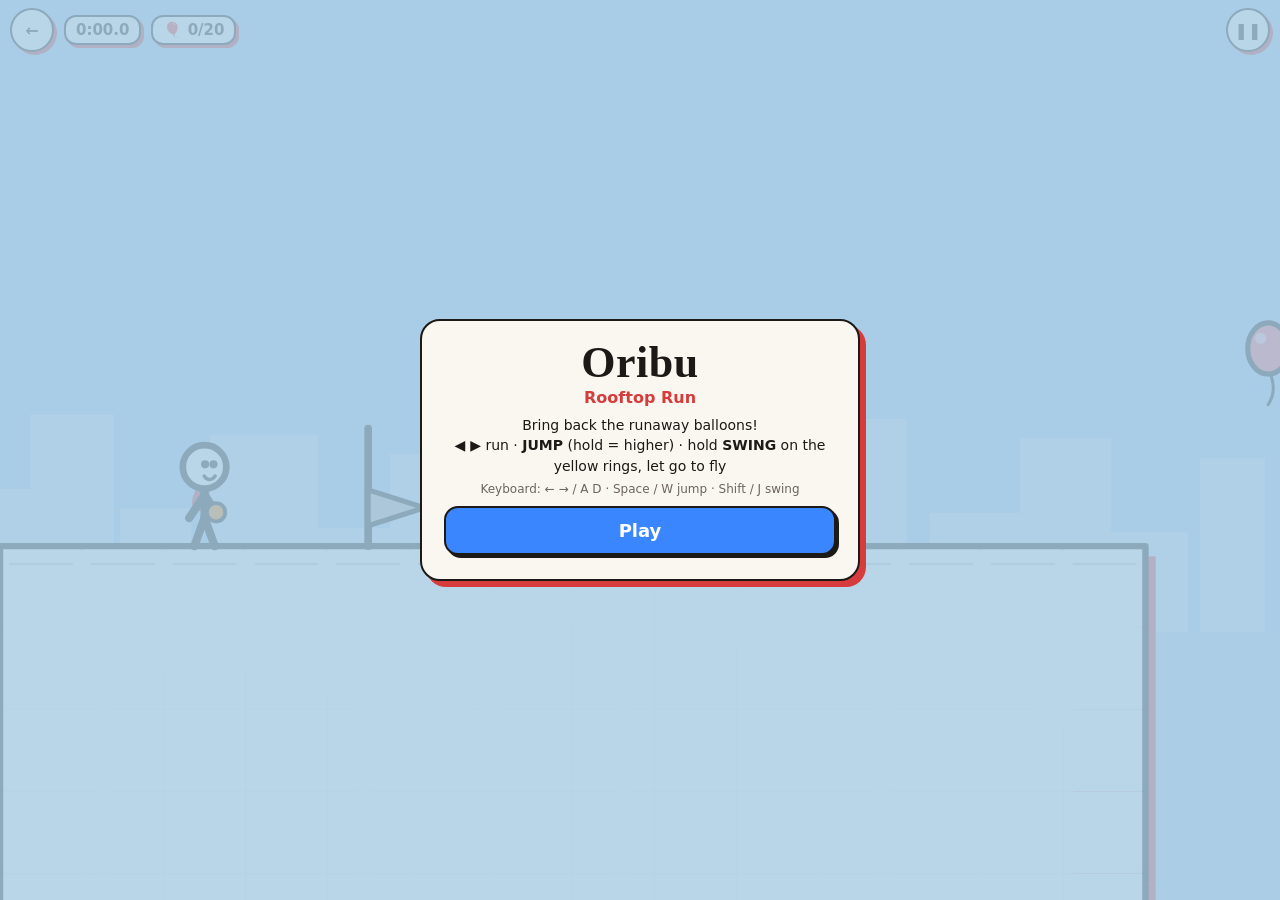
==== index.html @ 204615fa "v3: pigeon bump = knock-back + star burst (0.5s grace, no blink); release assist steers to landing r" ====
<!doctype html><html lang="en"><head><meta charset="utf-8">
<meta name="viewport" content="width=device-width, initial-scale=1, viewport-fit=cover, user-scalable=no">
<title>Oribu — Tablero</title><meta name="theme-color" content="#a9cde6">
<meta name="apple-mobile-web-app-capable" content="yes">
<link rel="icon" href="data:,">
<style>:root{--ink:#1c1916;--paper:#faf7f1;--red:#d63c3c;--pow:#ffb703;--blue:#3a86ff;--sans:-apple-system,BlinkMacSystemFont,"SF Pro Text","Segoe UI",system-ui,sans-serif;--display:"Iowan Old Style","Palatino Linotype",Palatino,Georgia,serif}
*{box-sizing:border-box;-webkit-tap-highlight-color:transparent}
html,body{margin:0;height:100%;overflow:hidden;background:#a9cde6;font-family:var(--sans);color:var(--ink);overscroll-behavior:none}
[hidden]{display:none!important}
#game{position:fixed;inset:0;touch-action:none;user-select:none;-webkit-user-select:none;-webkit-touch-callout:none}
#cv{position:absolute;inset:0;width:100%;height:100%;display:block}
#hud{position:absolute;top:max(8px,env(safe-area-inset-top));left:max(10px,env(safe-area-inset-left));right:max(10px,env(safe-area-inset-right));display:flex;gap:10px;align-items:center;pointer-events:none}
#hud span{background:var(--paper);border:2px solid var(--ink);box-shadow:3px 3px 0 var(--red);border-radius:12px;padding:4px 10px;font:700 15px var(--sans);font-variant-numeric:tabular-nums}
#hud #bal{margin-right:auto}
.hb{pointer-events:auto;width:44px;height:44px;border-radius:50%;border:2px solid var(--ink);background:var(--paper);box-shadow:3px 3px 0 var(--red);display:grid;place-items:center;font:700 16px var(--sans);color:var(--ink);text-decoration:none;cursor:pointer;padding:0}
#pad{position:absolute;left:0;right:0;bottom:0;display:none;justify-content:space-between;align-items:flex-end;padding:0 max(14px,env(safe-area-inset-right)) max(12px,env(safe-area-inset-bottom)) max(14px,env(safe-area-inset-left));pointer-events:none}
.touch #pad{display:flex}
#pad .mv,#pad .ac{display:flex;gap:12px;pointer-events:auto}
#pad .ac{align-items:flex-end}
#pad button{width:72px;height:72px;min-width:56px;min-height:56px;border-radius:50%;border:2px solid var(--ink);box-shadow:3px 3px 0 var(--ink);background:var(--paper);font:800 24px var(--sans);color:var(--ink);touch-action:none;opacity:.92;padding:0}
#pad .jp{background:var(--blue);color:#fff;font-size:15px;width:84px;height:84px}
#pad .sw{background:var(--pow);font-size:14px;width:80px;height:80px;margin-bottom:38px}
#pad button.on{transform:translate(2px,2px);box-shadow:1px 1px 0 var(--ink);filter:brightness(.92)}
.ov{position:absolute;inset:0;display:grid;place-items:center;background:#a9cde6cc;padding:max(12px,env(safe-area-inset-top)) max(12px,env(safe-area-inset-right)) max(12px,env(safe-area-inset-bottom)) max(12px,env(safe-area-inset-left));overflow:auto}
.box{background:var(--paper);border:2.5px solid var(--ink);box-shadow:6px 6px 0 var(--red);border-radius:20px;padding:16px 22px;max-width:440px;width:100%;text-align:center}
.box h1{font:700 44px var(--display);margin:0;letter-spacing:.5px}.box h2{font:700 28px var(--display);margin:4px 0 8px}
.sub{margin:0 0 8px;color:var(--red);font-weight:700}.hint{font-size:14px;line-height:1.45;margin:6px 0}.keys{font-size:12px;color:#6b645c;margin:4px 0 10px}
.big{font:800 34px var(--sans);margin:4px 0}.best{font-size:13px;color:#6b645c;margin:8px 0 0}
.btn{display:block;width:100%;margin:8px 0 0;padding:12px;border-radius:14px;border:2px solid var(--ink);background:var(--blue);color:#fff;font:800 18px var(--sans);box-shadow:3px 3px 0 var(--ink);text-decoration:none;cursor:pointer}
.btn.ghost{background:var(--paper);color:var(--ink)}
#rotate{position:absolute;inset:auto 0 40% 0;text-align:center;font:700 18px var(--sans);pointer-events:none}
@media (max-height:420px){.box{padding:10px 18px}.box h1{font-size:32px}.hint{font-size:13px;margin:4px 0}.btn{padding:9px;font-size:16px}}
</style></head><body>
<div id="game">
  <canvas id="cv" aria-label="Oribu game"></canvas>
  <div id="hud"><a class="hb" href="https://puzzles-josef.vercel.app/" aria-label="Back to Tablero">←</a><span id="time">0:00.0</span><span id="bal">🎈 0/20</span><button class="hb" id="pauseBtn" aria-label="Pause">❚❚</button></div>
  <div id="pad">
    <div class="mv"><button data-k="l" aria-label="Left">◀</button><button data-k="r" aria-label="Right">▶</button></div>
    <div class="ac"><button data-k="swing" class="sw" aria-label="Swing">SWING</button><button data-k="jump" class="jp" aria-label="Jump">JUMP</button></div>
  </div>
  <div id="rotate" hidden>Turn your phone sideways ↻</div>
  <div id="title" class="ov"><div class="box">
    <h1>Oribu</h1><p class="sub">Rooftop Run</p>
    <p class="hint">Bring back the runaway balloons!<br><b>◀ ▶</b> run · <b>JUMP</b> (hold = higher) · hold <b>SWING</b> on the yellow rings, let go to fly</p>
    <p class="keys">Keyboard: ← → / A D · Space / W jump · Shift / J swing</p>
    <button class="btn" id="play">Play</button><button class="btn ghost" id="cont" hidden>Continue from flag</button>
    <p class="best" id="best"></p></div></div>
  <div id="pause" class="ov" hidden><div class="box"><h2>Paused</h2><button class="btn" id="resume">Keep going</button><button class="btn ghost" id="restart">Start over</button><a class="btn ghost" href="https://puzzles-josef.vercel.app/">Back to Tablero</a></div></div>
  <div id="end" class="ov" hidden><div class="box"><h2>You did it! 🎉</h2><p class="big" id="endTime"></p><p id="endBal"></p><p class="best" id="endBest"></p><button class="btn" id="again">Play again</button><a class="btn ghost" href="https://puzzles-josef.vercel.app/">Back to Tablero</a></div></div>
</div>
<script type="module">
// ---- tuning.js
// Oribu — ALL feel numbers live here. Units: tiles (32 px) and seconds. Sim runs at a fixed 60 steps/s.
const TILE = 32;
const HZ = 60;
const T = {
  // run
  runTop: 6,            // tiles/s
  runAccelTime: 0.15,   // s from 0 to top
  runDecelTime: 0.08,   // s from top to 0 (stops within ~0.25 tile)
  airDecelTime: 0.35,   // s, when no input in the air (keeps wall-kicks and swing launches flowing)
  overspeedDrag: 6,     // tiles/s² bleed when faster than runTop (after a swing launch)
  // jump
  jumpHold: 4.5,        // tiles, holding jump
  jumpTap: 2,           // tiles, a quick tap
  gravity: 75,          // tiles/s² base
  fallMult: 1.6,        // gravity multiplier while falling
  maxFall: 28,          // tiles/s
  coyote: 0.15,         // s grace after leaving a ledge
  buffer: 0.12,         // s a jump press is remembered before landing
  // swing
  swingRange: 6,        // tiles: grabs nearest glowing anchor ahead/above
  ropeMax: 5,           // tiles: rope length at grab is capped here
  releaseBoost: 1.3,
  assistTime: 0.3,      // s after a swing release: horizontal steer toward the landing roof (gravity stays normal)
  assistMinRun: 10,
  assistLift: 10,        // tiles/s: a release always leaves with at least this much upward speed      // tiles/s forward speed floor during the assist
  swingMaxSpeed: 12,    // tiles/s
  swingPump: 10,        // tiles/s² sideways push from ◀ ▶ while swinging
  regrabDelay: 0.15,    // s after a release before the rope can grab again
  // wall
  wallSlideMax: 2,      // tiles/s
  wallJumpOut: 3,       // tiles
  wallJumpUp: 3.5,      // tiles
  wallLock: 0.15,       // s steering back toward the wall is ignored after a kick
  // bop + bounce
  bop: 3, bopHeld: 4.5, // tiles
  awning: 12,           // tiles, bounce awning height
  // pigeon side bump (no respawn)
  hitHopX: 4, hitHopUp: 1, // tiles/s back, tiles high
  invuln: 0.5,          // s grace after a bump: pigeons can't re-touch you (Oribu stays visible)
  // respawn
  respawnTime: 0.8,     // s
  pigeonSpeed: 1.2,     // tiles/s
  pigeonRespawn: 3,     // s
  // body (px)
  w: 20, h: 40,
};
// Derived values in px and px/s (computed, don't edit)
function derive(t = T) {
  const g = t.gravity * TILE;
  const v = h => Math.sqrt(2 * g * h * TILE) + g / (2 * HZ); // + half-step so discrete 60 Hz integration reaches the full height
  const top = t.runTop * TILE;
  return {
    g, fallG: g * t.fallMult, maxFall: t.maxFall * TILE, top,
    accel: top / t.runAccelTime, decel: top / t.runDecelTime, airDecel: top / t.airDecelTime, overDrag: t.overspeedDrag * TILE,
    jumpV: v(t.jumpHold), cutMult: t.jumpHold / t.jumpTap, // releasing early multiplies rising gravity so a tap tops out at jumpTap
    range: t.swingRange * TILE, ropeMax: t.ropeMax * TILE, swingMax: t.swingMaxSpeed * TILE, pump: t.swingPump * TILE,
    wallSlide: t.wallSlideMax * TILE, wallUp: v(t.wallJumpUp),
    // horizontal speed so the kick covers wallJumpOut tiles by the apex
    wallOut: t.wallJumpOut * TILE / (v(t.wallJumpUp) / g),
    bopV: v(t.bop), hitUp: v(t.hitHopUp), hitX: t.hitHopX * TILE, assistMin: t.assistMinRun * TILE, assistLift: t.assistLift * TILE, bopHeldV: v(t.bopHeld), awningV: v(t.awning),
    pigeon: t.pigeonSpeed * TILE,
  };
}

// ---- level.js
// Rooftop Run — tile map. 32px tiles. Legend:
// # roof  W clingable wall (mint stripe)  ^ bounce awning  o swing anchor  b balloon
// S start  C checkpoint flag  F finish flag  p pigeon
const LEVEL = { name: "Rooftop Run", rows: [
  "                                                                                                                                                                 #######",
  "                                                                                                                       W                                         #######",
  "                                                                                                                       W              o                          #######",
  "                                                                                                                       W                                         #######",
  "                                                                               o                                       W            b                            #######",
  "                                                                                            o    o    o                W b W#######                              #######",
  "                                                     W                                                                 W   W#######                              #######",
  "                                                     W                        b                                        W   W#######                       b F    #######",
  "                                                     W b      C   b                         b    b    b                W   W#######                    #################",
  "                                                     W   W##################                                               W#######                    #################",
  "                                                     W   W##################      #######                                  W#######                    #################",
  "                                                     W b W##################      #######                     C    b       W#######           b        #################",
  "                                                     W   W##################      #######                 #################W#######               p    #################",
  "                                                     W   W##################      #######                 #################W#######      ###############################",
  "                                                     W   W##################      #######                 #################W#######      ###############################",
  "                                                       b W##################      #######                 #################W#######      ###############################",
  "               b       b                                 W##################      #######                 #################W#######      ###############################",
  "         b                                  b            W##################   b  #######                 #################W#######      ###############################",
  "  S C                            b              C b      W##################      #######                 #################W#######      ###############################",
  "##############  ######   ######          ################W##################^^^^^^#######                 #################W#######      ###############################",
  "##############  ######   ######          ################W###############################                 #################W#######      ###############################",
  "##############  ######   ######          ################W###############################                 #################W#######      ###############################",
  "##############  ######   ######    ######################W###############################                 #################W#######      ###############################",
  "##############  ######   ######    ######################W###############################                 #################W#######      ###############################",
  "##############  ######   ######    ######################W###############################                 #################W#######      ###############################",
  "##############  ######   ######    ######################W###############################                 #################W#######      ###############################"
] };

// ---- physics.js
// Pure, deterministic sim (no DOM, clock or randomness). step(state, input) advances exactly 1/60 s.
const DT = 1 / HZ;
const SOLID = new Set(["#", "W"]);

function parseLevel(level) {
  const rows = level.rows, H = rows.length, W = Math.max(...rows.map(r => r.length));
  const grid = rows.map(r => r.padEnd(W, " ").split(""));
  const out = { W, H, grid, anchors: [], balloons: [], checkpoints: [], pigeons: [], start: null, finish: null };
  grid.forEach((row, y) => row.forEach((c, x) => {
    const cx = x * TILE + TILE / 2, cy = y * TILE + TILE / 2, bot = (y + 1) * TILE;
    if ("SoCbFp".includes(c)) row[x] = " ";
    if (c === "S") out.start = { x: cx, y: bot };
    else if (c === "o") out.anchors.push({ x: cx, y: cy });
    else if (c === "b") out.balloons.push({ x: cx, y: cy, got: false });
    else if (c === "C") out.checkpoints.push({ x: cx, y: bot });
    else if (c === "F") out.finish = { x: cx, y: bot };
    else if (c === "p") out.pigeons.push({ x0: cx, y: cy - 10, w: 26, h: 20 });
  }));
  out.checkpoints.sort((a, b) => a.x - b.x);
  return out;
}
const tileAt = (m, tx, ty) => (ty < 0 || ty >= m.H || tx < 0 || tx >= m.W) ? (tx < 0 || tx >= m.W ? "#" : " ") : m.grid[ty][tx];
const solidAt = (m, tx, ty) => SOLID.has(tileAt(m, tx, ty));

function newState(level, tuning = T, save = null) {
  const m = parseLevel(level), D = derive(tuning);
  const s = { m, D, t: tuning, tick: 0, cp: -1, done: false, fx: [], events: [],
    p: null, dead: 0, pigeons: m.pigeons.map(p => ({ ...p, x: p.x0, dir: 1, alive: true, back: 0 })) };
  if (save) { s.cp = save.cp ?? -1; s.tick = save.tick || 0; (save.got || []).forEach(i => m.balloons[i] && (m.balloons[i].got = true)); }
  spawn(s); return s;
}
function spawnPoint(s) { return s.cp >= 0 ? s.m.checkpoints[s.cp] : s.m.start; }
function spawn(s) {
  const sp = spawnPoint(s), t = s.t;
  s.p = { x: sp.x - t.w / 2, y: sp.y - t.h, vx: 0, vy: 0, ground: true, coyote: 0, buffer: 0, jumping: false,
    wall: 0, lock: 0, lockDir: 0, rope: null, regrab: 0, face: 1, prev: { jump: false, swing: false } };
  s.pigeons.forEach(p => { p.alive = true; p.x = p.x0; p.back = 0; });
}

// Move along one axis and resolve against the tile grid. Returns contact side (-1/1) or 0.
function moveAxis(s, p, dx, dy) {
  const m = s.m, t = s.t; let hit = 0;
  if (dx) {
    p.x += dx;
    const y0 = Math.floor(p.y / TILE), y1 = Math.floor((p.y + t.h - 0.01) / TILE);
    const tx = dx > 0 ? Math.floor((p.x + t.w) / TILE) : Math.floor(p.x / TILE);
    for (let ty = y0; ty <= y1; ty++) if (solidAt(m, tx, ty)) {
      p.x = dx > 0 ? tx * TILE - t.w : (tx + 1) * TILE; hit = Math.sign(dx); break;
    }
  }
  if (dy) {
    p.y += dy;
    const x0 = Math.floor(p.x / TILE), x1 = Math.floor((p.x + t.w - 0.01) / TILE);
    const ty = dy > 0 ? Math.floor((p.y + t.h) / TILE) : Math.floor(p.y / TILE);
    for (let tx = x0; tx <= x1; tx++) {
      const c = tileAt(m, tx, ty);
      if (SOLID.has(c) || (c === "^" && dy > 0 && p.y + t.h - dy <= ty * TILE + 0.01)) {
        p.y = dy > 0 ? ty * TILE - t.h : (ty + 1) * TILE; hit = Math.sign(dy) * (c === "^" ? 2 : 1); break;
      }
    }
  }
  return hit;
}
// Sub-step so fast launches never tunnel through a tile.
function move(s, p, dx, dy) {
  const n = Math.max(1, Math.ceil(Math.max(Math.abs(dx), Math.abs(dy)) / 8)); let hx = 0, hy = 0;
  for (let i = 0; i < n; i++) {
    if (!hx) { const h = moveAxis(s, p, dx / n, 0); if (h) hx = h; }
    if (!hy) { const h = moveAxis(s, p, 0, dy / n); if (h) hy = h; }
  }
  return { hx, hy };
}
const wallSide = (s, p) => {
  const t = s.t, y0 = Math.floor((p.y + 4) / TILE), y1 = Math.floor((p.y + t.h - 4) / TILE);
  for (const d of [-1, 1]) {
    const tx = Math.floor((d < 0 ? p.x - 1 : p.x + t.w + 1) / TILE);
    for (let ty = y0; ty <= y1; ty++) if (tileAt(s.m, tx, ty) === "W") return d;
  }
  return 0;
};
function center(s) { const p = s.p; return { x: p.x + s.t.w / 2, y: p.y + s.t.h / 2 }; }
// Nearest anchor in range that is ahead of (or above) the hero.
function findAnchor(s, skip = null) {
  const c = center(s), p = s.p; let best = null, bd = Infinity;
  for (const a of s.m.anchors) {
    const dx = a.x - c.x, dy = a.y - c.y, d = Math.hypot(dx, dy);
    if (a === skip || d > s.D.range || dy > 0) continue;
    if (dx * p.face < -TILE / 2) continue; // never grab one behind you
    if (d < bd) { bd = d; best = a; }
  }
  return best;
}
function die(s) { if (s.dead > 0 || s.done) return; s.dead = s.t.respawnTime; const c = center(s); s.events.push("poof"); burst(s, c.x, c.y, 10); s.p.rope = null; }
function burst(s, x, y, n) { for (let i = 0; i < n; i++) { const a = i / n * Math.PI * 2; s.fx.push({ x, y, vx: Math.cos(a) * 120, vy: Math.sin(a) * 120 - 40, life: 0.6 }); } }

function step(s, inp) {
  const D = s.D, t = s.t, p = s.p, m = s.m;
  s.events = [];
  s.fx = s.fx.filter(f => (f.life -= DT) > 0); s.fx.forEach(f => { f.x += f.vx * DT; f.y += f.vy * DT; f.vy += 300 * DT; });
  if (s.done) return s;
  s.tick++;
  if (s.dead > 0) { s.dead -= DT; if (s.dead <= 0) { s.dead = 0; spawn(s); } return s; }
  const jumpPress = inp.jump && !p.prev.jump, swingPress = inp.swing && !p.prev.swing;
  if (swingPress || p.ground) p.last = null; // the anchor you just let go of needs a fresh press
  p.prev = { jump: !!inp.jump, swing: !!inp.swing };
  let dir = (inp.r ? 1 : 0) - (inp.l ? 1 : 0);
  if (p.lock > 0) { p.lock -= DT; if (dir === p.lockDir) dir = 0; }
  if (dir) p.face = dir;
  p.regrab = Math.max(0, p.regrab - DT); p.inv = Math.max(0, (p.inv || 0) - DT);
  p.assist = p.ground || p.wall ? 0 : Math.max(0, (p.assist || 0) - DT);
  p.buffer = jumpPress ? t.buffer : Math.max(0, p.buffer - DT);
  p.coyote = p.ground ? t.coyote : Math.max(0, p.coyote - DT);

  // --- swing ---
  if (p.rope && !inp.swing) { // release: launch on the arc with a boost
    p.vx *= t.releaseBoost; p.vy *= t.releaseBoost; p.vy = Math.min(p.vy, -D.assistLift); clampSpeed(p, D.swingMax);
    p.last = p.rope.a; p.rope = null; p.regrab = t.regrabDelay; p.assist = t.assistTime; p.jumping = false; s.events.push("launch");
  }
  if (!p.rope && inp.swing && !p.ground && p.regrab <= 0) {
    const a = findAnchor(s, p.last);
    if (a) { const c = center(s); p.rope = { a, len: Math.min(Math.hypot(a.x - c.x, a.y - c.y), D.ropeMax) }; s.events.push("grab"); }
  }
  if (p.rope) {
    p.vy += D.g * DT; p.vx += dir * D.pump * DT;
    const c = center(s), a = p.rope.a;
    let nx = c.x + p.vx * DT, ny = c.y + p.vy * DT;
    const dx = nx - a.x, dy = ny - a.y, d = Math.hypot(dx, dy);
    if (d > p.rope.len) { nx = a.x + dx / d * p.rope.len; ny = a.y + dy / d * p.rope.len; }
    // shorten rope smoothly if it was grabbed longer than max (len already capped) -> velocity from position change
    p.vx = (nx - c.x) / DT; p.vy = (ny - c.y) / DT; clampSpeed(p, D.swingMax);
    if (p.vx) p.face = Math.sign(p.vx);
    const { hx, hy } = move(s, p, nx - c.x, ny - c.y);
    if (hx) p.vx = 0;
    if (hy) { p.vy = 0; if (hy > 0) { p.rope = null; p.ground = true; } }
  } else {
    // --- horizontal ---
    const target = dir * D.top;
    if (dir && Math.abs(p.vx) > D.top && Math.sign(p.vx) === dir) p.vx = Math.sign(p.vx) * Math.max(D.top, Math.abs(p.vx) - D.overDrag * DT);
    else if (dir) p.vx = approach(p.vx, target, (Math.sign(p.vx) === dir || !p.vx ? D.accel : D.decel) * DT);
    else p.vx = approach(p.vx, 0, (p.ground ? D.decel : D.airDecel) * DT);
    // --- jumps ---
    if (p.buffer > 0 && p.coyote > 0) { p.vy = -D.jumpV; p.jumping = true; p.buffer = 0; p.coyote = 0; p.ground = false; s.events.push("jump"); }
    else if (p.buffer > 0 && p.wall && !p.ground) {
      p.vy = -D.wallUp; p.vx = -p.wall * D.wallOut; p.lock = t.wallLock; p.lockDir = p.wall; p.face = -p.wall;
      p.jumping = false; p.buffer = 0; s.events.push("walljump");
    }
    if (p.assist > 0 && dir !== -p.face) { // steer horizontally toward the landing roof; gravity untouched
      const need = landingSpeed(s); const want = Math.max(D.assistMin, need ?? 0);
      if (p.face * p.vx < want) p.vx = p.face * Math.min(want, D.swingMax);
    }
    // --- gravity ---
    let g = D.g;
    if (p.vy > 0) g *= t.fallMult; else if (p.jumping && !inp.jump) g *= D.cutMult;
    p.vy = Math.min(p.vy + g * DT, D.maxFall);
    if (p.wall && p.vy > D.wallSlide && dir !== -p.wall) p.vy = D.wallSlide;
    const wasGround = p.ground;
    const { hx, hy } = move(s, p, p.vx * DT, p.vy * DT);
    if (hx) p.vx = 0;
    p.ground = hy === 1;
    if (hy === 2) { p.vy = -D.awningV; p.jumping = false; p.ground = false; s.events.push("boing"); }
    else if (hy) { if (hy > 0 && !wasGround) s.events.push("land"); p.vy = 0; }
    if (p.ground) p.jumping = false;
    if (!p.ground && p.vy > -1e-6 && p.vy < 1 && !hy) { /* apex */ }
    if (!p.ground) { // still standing if floor directly below
      const x0 = Math.floor(p.x / TILE), x1 = Math.floor((p.x + t.w - 0.01) / TILE), ty = Math.floor((p.y + t.h + 0.5) / TILE);
      if (p.vy >= 0 && Math.abs(ty * TILE - (p.y + t.h)) < 0.6) for (let x = x0; x <= x1; x++) if (solidAt(m, x, ty)) p.ground = true;
    }
  }
  p.wall = p.ground || p.rope ? 0 : wallSide(s, p);

  // --- pigeons ---
  for (const g of s.pigeons) {
    if (!g.alive) { if ((g.back -= DT) <= 0) { g.alive = true; g.x = g.x0; } continue; }
    g.x += g.dir * D.pigeon * DT; if (Math.abs(g.x - g.x0) > TILE * 2) g.dir *= -1;
    const px = p.x, py = p.y, gx = g.x - g.w / 2, gy = g.y - g.h / 2;
    if (px < gx + g.w && px + t.w > gx && py < gy + g.h && py + t.h > gy) {
      if (p.vy > 0 && py + t.h - p.vy * DT <= gy + 8) {
        g.alive = false; g.back = t.pigeonRespawn; burst(s, g.x, g.y, 8); s.events.push("bop");
        p.vy = -(inp.jump ? D.bopHeldV : D.bopV); p.jumping = false; p.y = gy - t.h; p.rope = null;
      } else if (!(p.inv > 0)) { // side bump: hop back, blink, keep going
        const away = Math.sign(p.x + t.w / 2 - g.x) || -1; p.vx = away * D.hitX; p.vy = -D.hitUp; p.rope = null; p.jumping = false; p.ground = false;
        p.inv = t.invuln; p.lock = 0.25; p.lockDir = -away; s.events.push("bump"); const hc = center(s); burst(s, hc.x, hc.y, 10);
      }
    }
  }
  // --- pickups ---
  const c = center(s);
  m.balloons.forEach((b, i) => { if (!b.got && Math.abs(b.x - c.x) < 22 && Math.abs(b.y - c.y) < 30) { b.got = true; s.events.push("balloon"); burst(s, b.x, b.y, 5); } });
  m.checkpoints.forEach((k, i) => { if (i > s.cp && Math.abs(k.x - c.x) < 24 && Math.abs(k.y - (p.y + t.h)) < 48) { s.cp = i; s.events.push("checkpoint"); } });
  if (m.finish && Math.abs(m.finish.x - c.x) < 24 && Math.abs(m.finish.y - (p.y + t.h)) < 48) { s.done = true; s.events.push("finish"); }
  if (p.y > m.H * TILE + 64) die(s);
  return s;
}
// Horizontal speed needed to land just past the near edge of the next roof ahead (normal gravity), or null.
function landingSpeed(s) {
  const p = s.p, t = s.t, D = s.D, f = p.face, feet = p.y + t.h, front = f > 0 ? p.x + t.w : p.x;
  const apex = p.vy < 0 ? feet - p.vy * p.vy / (2 * D.g) : feet;
  for (let k = 1; k <= 10; k++) {
    const tx = Math.floor(front / TILE) + f * k; let ty = -1;
    for (let y = 0; y < s.m.H; y++) if (solidAt(s.m, tx, y)) { ty = y; break; }
    if (ty < 0) continue; const top = ty * TILE;
    if (top < apex) return null; // a wall higher than we can reach: don't steer
    // time to come down to the roof top: rise then fall (fall gravity)
    const up = p.vy < 0 ? -p.vy / D.g : 0, drop = top - apex, fall = Math.sqrt(2 * Math.max(drop, 0) / D.fallG);
    const edge = f > 0 ? tx * TILE + 12 : (tx + 1) * TILE - 12;
    return Math.max(0, (edge - front) * f) / Math.max(up + fall, 0.05);
  }
  return null;
}
const approach = (v, to, d) => v < to ? Math.min(v + d, to) : Math.max(v - d, to);
function clampSpeed(p, max) { const sp = Math.hypot(p.vx, p.vy); if (sp > max) { p.vx *= max / sp; p.vy *= max / sp; } }
const balloonsGot = s => s.m.balloons.filter(b => b.got).length;

// ---- render.js
// Canvas renderer: read-only on sim state. Paper + ink + red offset shadow.
const C = { paper: "#faf7f1", ink: "#1c1916", red: "#d63c3c", cuff: "#fb8500", mint: "#3fd0a0", pow: "#ffb703", sky: "#a9cde6", blue: "#3a86ff" };
const VIEW_TILES = 11; // tiles visible vertically
function makeRenderer(cv) {
  const ctx = cv.getContext("2d"); let W = 0, H = 0, dpr = 1, cam = null;
  // fixed pseudo-random skyline (deterministic)
  const sky1 = Array.from({ length: 60 }, (_, i) => ({ x: i * 90, w: 60 + (i * 37) % 50, h: 80 + (i * 53) % 120 }));
  const sky2 = Array.from({ length: 60 }, (_, i) => ({ x: i * 130, w: 90 + (i * 29) % 60, h: 60 + (i * 71) % 90 }));
  function resize() { dpr = Math.min(devicePixelRatio || 1, 2); const r = cv.getBoundingClientRect(); W = r.width; H = r.height;
    cv.width = Math.round(W * dpr); cv.height = Math.round(H * dpr); }
  addEventListener("resize", resize); resize();
  return { resize, draw(s, alpha = 1, time = 0) {
    if (!W || !H) resize();
    const sc = H / (VIEW_TILES * TILE), vw = W / sc, vh = H / sc, m = s.m;
    const c = s.dead > 0 && cam ? { x: cam.x + vw / 2, y: cam.y + vh / 2 } : center(s);
    const tx = Math.max(0, Math.min(m.W * TILE - vw, c.x - vw * 0.4)), ty = Math.max(-2 * TILE, Math.min(m.H * TILE - vh, c.y - vh * 0.55));
    cam = cam ? { x: cam.x + (tx - cam.x) * 0.2, y: cam.y + (ty - cam.y) * 0.12 } : { x: tx, y: ty };
    ctx.setTransform(dpr, 0, 0, dpr, 0, 0);
    ctx.fillStyle = C.sky; ctx.fillRect(0, 0, W, H);
    // parallax: pale skyline, then mid rooftops (flat, low contrast)
    const par = (list, f, col, base, gap) => { ctx.fillStyle = col; const span = list.length * gap;
      for (const b of list) { const X = (((b.x - cam.x * f) % span) + span) % span - 150; if (X > W) continue; const bh = b.h * Math.min(1.4, sc * 1.2); ctx.fillRect(X, H - base - bh, b.w, bh + base); } };
    par(sky1, 0.15, "#c9dceb", H * 0.25, 90); par(sky2, 0.35, "#b5cfe0", H * 0.08, 130);
    ctx.setTransform(dpr * sc, 0, 0, dpr * sc, -cam.x * sc * dpr, -cam.y * sc * dpr);
    const x0 = Math.max(0, Math.floor(cam.x / TILE) - 1), x1 = Math.min(m.W - 1, Math.ceil((cam.x + vw) / TILE) + 1);
    const y0 = Math.max(0, Math.floor(cam.y / TILE) - 1), y1 = Math.min(m.H - 1, Math.ceil((cam.y + vh) / TILE) + 1);
    // red offset shadow pass, then paper + ink
    const solid = (x, y) => { const c = m.grid[y]?.[x]; return c === "#" || c === "W"; };
    ctx.fillStyle = C.red;
    for (let y = y0; y <= y1; y++) for (let x = x0; x <= x1; x++) if (solid(x, y) && !solid(x + 1, y + 1)) ctx.fillRect(x * TILE + 4, y * TILE + 4, TILE, TILE);
    for (let y = y0; y <= y1; y++) for (let x = x0; x <= x1; x++) {
      const t = m.grid[y][x], X = x * TILE, Y = y * TILE;
      if (t === "#" || t === "W") {
        ctx.fillStyle = C.paper; ctx.fillRect(X, Y, TILE, TILE);
        ctx.strokeStyle = C.ink; ctx.lineWidth = 2.5; ctx.beginPath();
        if (!solid(x, y - 1)) { ctx.moveTo(X, Y); ctx.lineTo(X + TILE, Y); }
        if (!solid(x, y + 1)) { ctx.moveTo(X, Y + TILE); ctx.lineTo(X + TILE, Y + TILE); }
        if (!solid(x - 1, y)) { ctx.moveTo(X, Y); ctx.lineTo(X, Y + TILE); }
        if (!solid(x + 1, y)) { ctx.moveTo(X + TILE, Y); ctx.lineTo(X + TILE, Y + TILE); }
        ctx.stroke();
        if (t === "W") { // brick + mint cling stripe
          ctx.strokeStyle = "#1c191633"; ctx.lineWidth = 1; ctx.beginPath(); ctx.moveTo(X + 3, Y + 16); ctx.lineTo(X + TILE - 3, Y + 16); ctx.moveTo(X + 16, Y + 3); ctx.lineTo(X + 16, Y + 13); ctx.stroke();
          ctx.fillStyle = C.mint; if (!solid(x - 1, y)) ctx.fillRect(X + 1, Y, 6, TILE); if (!solid(x + 1, y)) ctx.fillRect(X + TILE - 7, Y, 6, TILE);
        } else if (!solid(x, y - 1)) { ctx.strokeStyle = "#1c191633"; ctx.lineWidth = 1; ctx.beginPath(); ctx.moveTo(X + 4, Y + 7); ctx.lineTo(X + TILE - 4, Y + 7); ctx.stroke(); }
      } else if (t === "^") { // striped bounce awning
        for (let i = 0; i < 4; i++) { ctx.fillStyle = i % 2 ? C.paper : C.red; ctx.fillRect(X + i * 8, Y + 4, 8, 12); }
        ctx.strokeStyle = C.ink; ctx.lineWidth = 2; ctx.strokeRect(X, Y + 4, TILE, 12);
      }
    }
    // flags
    m.checkpoints.forEach((k, i) => flag(k.x, k.y, i <= s.cp ? C.red : "#b9b2a8", i <= s.cp));
    if (m.finish) { flag(m.finish.x, m.finish.y, C.red, true, true); }
    // anchors
    const target = s.p.rope ? s.p.rope.a : (s.dead ? null : findAnchor(s, s.p.last));
    for (const a of m.anchors) {
      const on = a === target, pulse = on ? 1 + Math.sin(time * 8) * 0.12 : 1;
      if (on) { ctx.fillStyle = "#ffb70355"; ctx.beginPath(); ctx.arc(a.x, a.y, 20 * pulse, 0, 7); ctx.fill(); }
      ctx.lineWidth = 6; ctx.strokeStyle = C.ink; ctx.beginPath(); ctx.arc(a.x, a.y, 10, 0, 7); ctx.stroke();
      ctx.lineWidth = 3.5; ctx.strokeStyle = C.pow; ctx.stroke();
    }
    // balloons
    for (const b of m.balloons) if (!b.got) {
      const bob = Math.sin(time * 2 + b.x) * 3, hue = ["#ff6b6b", "#ffb703", "#3a86ff", "#3fd0a0", "#c77dff"][(b.x / TILE | 0) % 5];
      ctx.strokeStyle = C.ink; ctx.lineWidth = 1.2; ctx.beginPath(); ctx.moveTo(b.x, b.y + 8 + bob); ctx.quadraticCurveTo(b.x + 4, b.y + 16 + bob, b.x, b.y + 22 + bob); ctx.stroke();
      ctx.fillStyle = hue; ctx.beginPath(); ctx.ellipse(b.x, b.y + bob, 8, 10, 0, 0, 7); ctx.fill(); ctx.lineWidth = 2; ctx.stroke();
      ctx.fillStyle = "#fff8"; ctx.beginPath(); ctx.arc(b.x - 3, b.y - 4 + bob, 2.2, 0, 7); ctx.fill();
    }
    // pigeons
    for (const g of s.pigeons) if (g.alive) pigeon(g, time);
    // hero
    if (!s.dead) hero(s, time);
    // stars fx
    for (const f of s.fx) star(f.x, f.y, 5 * Math.min(1, f.life * 2.5));
    function flag(x, y, col, up, fin) {
      ctx.strokeStyle = C.ink; ctx.lineWidth = 3; ctx.beginPath(); ctx.moveTo(x, y); ctx.lineTo(x, y - 46); ctx.stroke();
      ctx.fillStyle = col; ctx.beginPath(); const fy = up ? y - 46 : y - 22; ctx.moveTo(x, fy); ctx.lineTo(x + 22, fy + 7); ctx.lineTo(x, fy + 14); ctx.closePath(); ctx.fill(); ctx.lineWidth = 2; ctx.stroke();
      if (fin) { ctx.fillStyle = C.ink; ctx.font = "bold 11px sans-serif"; ctx.fillText("FINISH", x - 18, y - 52); }
    }
    function star(x, y, r) { ctx.fillStyle = C.pow; ctx.strokeStyle = C.ink; ctx.lineWidth = 1.2; ctx.beginPath();
      for (let i = 0; i < 10; i++) { const a = i * Math.PI / 5 - Math.PI / 2, rr = i % 2 ? r * 0.45 : r; ctx.lineTo(x + Math.cos(a) * rr, y + Math.sin(a) * rr); } ctx.closePath(); ctx.fill(); ctx.stroke(); }
    function pigeon(g, t) {
      const x = g.x, y = g.y + Math.sin(t * 6 + g.x0) * 2, d = g.dir;
      ctx.fillStyle = "#9aa3ad"; ctx.strokeStyle = C.ink; ctx.lineWidth = 2;
      ctx.beginPath(); ctx.ellipse(x, y, 13, 10, 0, 0, 7); ctx.fill(); ctx.stroke();
      ctx.beginPath(); ctx.ellipse(x - d * 3, y + 1, 7, 4, Math.sin(t * 14) * 0.5, 0, 7); ctx.fillStyle = "#7d8790"; ctx.fill(); ctx.stroke();
      ctx.fillStyle = "#fff"; ctx.beginPath(); ctx.arc(x + d * 6, y - 4, 4.5, 0, 7); ctx.fill(); ctx.stroke();
      ctx.fillStyle = C.ink; ctx.beginPath(); ctx.arc(x + d * 7, y - 4, 2, 0, 7); ctx.fill();
      ctx.beginPath(); ctx.moveTo(x + d * 2, y - 9); ctx.lineTo(x + d * 10, y - 7); ctx.stroke(); // grumpy brow
      ctx.fillStyle = C.cuff; ctx.beginPath(); ctx.moveTo(x + d * 12, y - 2); ctx.lineTo(x + d * 18, y); ctx.lineTo(x + d * 12, y + 2); ctx.fill();
    }
    function hero(s, t) {
      const p = s.p, w = s.t.w, h = s.t.h, cx = p.x + w / 2, f = p.face || 1;
      const sp = Math.hypot(p.vx, p.vy), run = p.ground && Math.abs(p.vx) > 10, ph = t * 14;
      const head = { x: cx, y: p.y + 9 }, neck = { x: cx, y: p.y + 18 }, hip = { x: cx, y: p.y + 29 };
      // scarf: length shows speed
      const len = 8 + Math.min(26, sp / 12), flap = Math.sin(t * 20) * (2 + sp / 80);
      const ang = sp > 20 ? Math.atan2(-p.vy, -p.vx) : Math.PI / 2 + (f > 0 ? 0.3 : -0.3);
      ctx.strokeStyle = C.red; ctx.lineWidth = 5; ctx.lineCap = "round"; ctx.beginPath(); ctx.moveTo(neck.x, neck.y - 1);
      ctx.quadraticCurveTo(neck.x + Math.cos(ang) * len * 0.5 + flap, neck.y + Math.sin(ang) * len * 0.5, neck.x + Math.cos(ang) * len, neck.y + Math.sin(ang) * len + flap); ctx.stroke();
      // rope
      let hand = null;
      if (p.rope) { const a = p.rope.a; hand = { x: cx + (a.x - cx) * 0.12, y: neck.y + 2 + (a.y - neck.y) * 0.12 };
        ctx.strokeStyle = C.ink; ctx.lineWidth = 2; ctx.beginPath(); ctx.moveTo(hand.x, hand.y); ctx.lineTo(a.x, a.y); ctx.stroke();
        ctx.beginPath(); ctx.arc(a.x, a.y - 4, 4, Math.PI * 0.1, Math.PI * 1.2); ctx.stroke(); }
      ctx.strokeStyle = C.ink; ctx.lineWidth = 3.2; ctx.lineCap = "round"; const L = (a, b) => { ctx.beginPath(); ctx.moveTo(a.x, a.y); ctx.lineTo(b.x, b.y); ctx.stroke(); };
      L(neck, hip);
      // legs
      if (p.wall) { L(hip, { x: cx + p.wall * 6, y: hip.y + 10 }); L(hip, { x: cx + p.wall * 9, y: hip.y + 4 }); }
      else if (!p.ground) { L(hip, { x: cx + f * 7, y: hip.y + 7 }); L(hip, { x: cx - f * 5, y: hip.y + 10 }); }
      else if (run) { L(hip, { x: cx + Math.sin(ph) * 8, y: p.y + h }); L(hip, { x: cx - Math.sin(ph) * 8, y: p.y + h }); }
      else { L(hip, { x: cx - 4, y: p.y + h }); L(hip, { x: cx + 4, y: p.y + h }); }
      // arms (cuff on the front arm)
      const sh = { x: cx, y: neck.y + 2 };
      const front = hand || (p.wall ? { x: cx + p.wall * 9, y: sh.y - 6 } : !p.ground ? { x: cx + f * 9, y: sh.y - 7 } : run ? { x: cx + Math.sin(ph + 3) * 9, y: sh.y + 7 } : { x: cx + f * 6, y: sh.y + 9 });
      const back = !p.ground ? { x: cx - f * 9, y: sh.y - 3 } : run ? { x: cx - Math.sin(ph + 3) * 9, y: sh.y + 7 } : { x: cx - f * 6, y: sh.y + 9 };
      L(sh, back); L(sh, front);
      ctx.fillStyle = C.cuff; ctx.strokeStyle = C.ink; ctx.lineWidth = 1.5; const cxu = sh.x + (front.x - sh.x) * 0.75, cyu = sh.y + (front.y - sh.y) * 0.75;
      ctx.beginPath(); ctx.arc(cxu, cyu, 3.6, 0, 7); ctx.fill(); ctx.stroke();
      // head: round, ink outline, eyes face forward
      ctx.fillStyle = C.paper; ctx.strokeStyle = C.ink; ctx.lineWidth = 2.6; ctx.beginPath(); ctx.arc(head.x, head.y, 8.5, 0, 7); ctx.fill(); ctx.stroke();
      ctx.fillStyle = C.ink; ctx.beginPath(); ctx.arc(head.x + f * 3.5, head.y - 1, 1.6, 0, 7); ctx.arc(head.x + f * 0.2, head.y - 1, 1.6, 0, 7); ctx.fill();
      ctx.lineWidth = 1.4; ctx.beginPath(); ctx.arc(head.x + f * 2, head.y + 2.5, 2.4, 0.15 * Math.PI, 0.85 * Math.PI); ctx.stroke();
    }
  } };
}

// ---- input.js
// Keyboard + multi-touch. Each pointer is tracked on its own; a lifted, cancelled or lost pointer always releases.
const KEYS = { ArrowLeft: "l", KeyA: "l", ArrowRight: "r", KeyD: "r", Space: "jump", KeyW: "jump", ArrowUp: "jump",
  ShiftLeft: "swing", ShiftRight: "swing", KeyJ: "swing" };
function createInput(pad) {
  const keys = new Set(), ptr = new Map(); // pointerId -> action
  const kd = e => { const a = KEYS[e.code]; if (!a) return; e.preventDefault(); keys.add(a); };
  const ku = e => { const a = KEYS[e.code]; if (a) keys.delete(a); };
  const clearAll = () => { keys.clear(); ptr.clear(); paint(); };
  const actionAt = (x, y) => { const el = document.elementFromPoint(x, y)?.closest?.("[data-k]"); return el && pad.contains(el) ? el.dataset.k : null; };
  const paint = () => pad && pad.querySelectorAll("[data-k]").forEach(b => b.classList.toggle("on", [...ptr.values()].includes(b.dataset.k)));
  const down = e => { const a = actionAt(e.clientX, e.clientY); if (!a) return; e.preventDefault(); ptr.set(e.pointerId, a); paint(); };
  const move = e => { if (!ptr.has(e.pointerId)) return; const a = ptr.get(e.pointerId);
    // thumbs can slide between ◀ and ▶; jump/swing stay put until lifted
    if (a === "l" || a === "r") { const n = actionAt(e.clientX, e.clientY); if (n === "l" || n === "r") { ptr.set(e.pointerId, n); paint(); } } };
  const up = e => { if (ptr.delete(e.pointerId)) paint(); };
  addEventListener("keydown", kd); addEventListener("keyup", ku); addEventListener("blur", clearAll);
  document.addEventListener("visibilitychange", () => document.hidden && clearAll());
  if (pad) {
    pad.addEventListener("pointerdown", down); addEventListener("pointermove", move, { passive: true });
    for (const ev of ["pointerup", "pointercancel"]) addEventListener(ev, up);
    pad.addEventListener("contextmenu", e => e.preventDefault());
  }
  return {
    poll() { const v = new Set([...keys, ...ptr.values()]); return { l: v.has("l"), r: v.has("r"), jump: v.has("jump"), swing: v.has("swing") }; },
    clear: clearAll, _ptr: ptr,
  };
}

// ---- main.js
const $ = q => document.querySelector(q);
const touch = matchMedia("(pointer: coarse)").matches || "ontouchstart" in window;
document.documentElement.classList.toggle("touch", touch);
const KEY_CP = "oribu_cp_v1", KEY_BEST = "oribu_best_v1";
const load = k => { try { return JSON.parse(localStorage.getItem(k)); } catch { return null; } };
const store = (k, v) => { try { v == null ? localStorage.removeItem(k) : localStorage.setItem(k, JSON.stringify(v)); } catch {} };
const fmt = ticks => { const s = ticks / 60, m = Math.floor(s / 60); return `${m}:${(s % 60).toFixed(1).padStart(4, "0")}`; };
const total = LEVEL.rows.join("").split("b").length - 1;

const R = makeRenderer($("#cv")), input = createInput($("#pad"));
let s = newState(LEVEL), running = false, acc = 0, last = 0, t0 = performance.now();
window.__oribu = { get s() { return s; }, input, step: n => { for (let i = 0; i < n; i++) step(s, input.poll()); } };

function saveCp() { store(KEY_CP, { cp: s.cp, tick: s.tick, got: s.m.balloons.map((b, i) => b.got ? i : -1).filter(i => i >= 0) }); }
function showTitle() {
  running = false; const cp = load(KEY_CP), best = load(KEY_BEST);
  $("#title").hidden = false; $("#cont").hidden = !(cp && cp.cp >= 0);
  $("#best").textContent = best ? `Best: ${fmt(best.time)} · 🎈 ${best.balloons}/${total}` : "";
}
function begin(cont) {
  input.clear(); s = newState(LEVEL, undefined, cont ? load(KEY_CP) : null); if (!cont) store(KEY_CP, null);
  ["#title", "#end", "#pause"].forEach(q => $(q).hidden = true); running = true; acc = 0; last = performance.now();
}
$("#play").onclick = () => begin(false); $("#cont").onclick = () => begin(true);
$("#again").onclick = () => begin(false); $("#restart").onclick = () => begin(false);
const pause = () => { if (!running || s.done) return; running = false; input.clear(); $("#pause").hidden = false; };
$("#pauseBtn").onclick = pause; $("#resume").onclick = () => { $("#pause").hidden = true; running = true; last = performance.now(); acc = 0; };
addEventListener("keydown", e => { if (e.code === "Escape" || e.code === "KeyP") running ? pause() : !$("#pause").hidden && $("#resume").click();
  if (e.code === "Enter" && !$("#title").hidden) begin(false); });
document.addEventListener("visibilitychange", () => document.hidden && pause());

function finish() {
  running = false; const got = balloonsGot(s), best = load(KEY_BEST) || {}; const nb = { time: Math.min(best.time ?? Infinity, s.tick), balloons: Math.max(best.balloons ?? 0, got) };
  const rec = !best.time || s.tick < best.time; store(KEY_BEST, nb); store(KEY_CP, null);
  $("#endTime").textContent = `⏱ ${fmt(s.tick)}`; $("#endBal").textContent = `🎈 ${got} / ${total} balloons`;
  $("#endBest").textContent = rec ? "New best time!" : `Best: ${fmt(nb.time)} · 🎈 ${nb.balloons}/${total}`; $("#end").hidden = false;
}
const rot = () => $("#rotate").hidden = !(touch && innerHeight > innerWidth);
addEventListener("resize", rot); rot();

function frame(now) {
  requestAnimationFrame(frame);
  if (running) {
    acc += Math.min(0.25, (now - last) / 1000); last = now;
    let n = 0;
    while (acc >= DT && n < 8) { step(s, input.poll()); acc -= DT; n++;
      if (s.events.includes("checkpoint")) saveCp();
      if (s.events.includes("finish")) { finish(); break; } }
    if (n === 8) acc = 0;
  } else last = now;
  $("#time").textContent = fmt(s.tick); $("#bal").textContent = `🎈 ${balloonsGot(s)}/${total}`;
  R.draw(s, 1, (now - t0) / 1000);
}
showTitle(); requestAnimationFrame(frame);

</script></body></html>
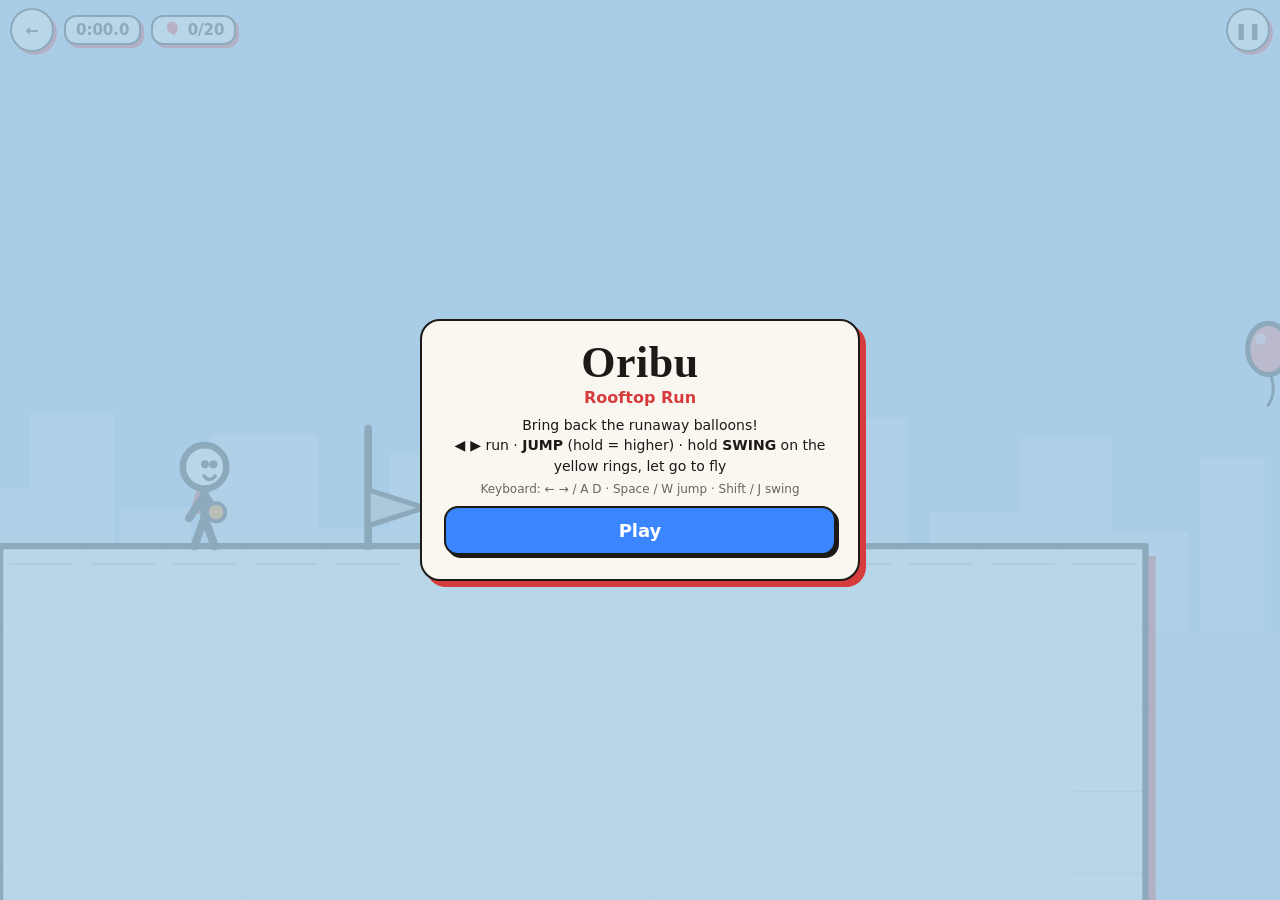
==== commit ac060c3e: "v3: knock event (art-layer stars), fall spin+shrink+poof, respawn 0.6s; landing-roof swing assist, n" ====
--- a/index.html
+++ b/index.html
@@ -90,7 +90,8 @@
   hitHopX: 4, hitHopUp: 1, // tiles/s back, tiles high
   invuln: 0.5,          // s grace after a bump: pigeons can't re-touch you (Oribu stays visible)
   // respawn
-  respawnTime: 0.8,     // s
+  respawnTime: 0.6,     // s total: spin + shrink, poof, then back at the flag
+  poofAt: 0.15,         // s left on the respawn timer when the poof fires
   pigeonSpeed: 1.2,     // tiles/s
   pigeonRespawn: 3,     // s
   // body (px)
@@ -240,7 +241,7 @@
   }
   return best;
 }
-function die(s) { if (s.dead > 0 || s.done) return; s.dead = s.t.respawnTime; const c = center(s); s.events.push("poof"); burst(s, c.x, c.y, 10); s.p.rope = null; }
+function die(s) { if (s.dead > 0 || s.done) return; s.dead = s.t.respawnTime; s.deadAt = center(s); s.poofed = false; s.events.push("fall"); s.p.rope = null; }
 function burst(s, x, y, n) { for (let i = 0; i < n; i++) { const a = i / n * Math.PI * 2; s.fx.push({ x, y, vx: Math.cos(a) * 120, vy: Math.sin(a) * 120 - 40, life: 0.6 }); } }
 
 function step(s, inp) {
@@ -249,7 +250,7 @@
   s.fx = s.fx.filter(f => (f.life -= DT) > 0); s.fx.forEach(f => { f.x += f.vx * DT; f.y += f.vy * DT; f.vy += 300 * DT; });
   if (s.done) return s;
   s.tick++;
-  if (s.dead > 0) { s.dead -= DT; if (s.dead <= 0) { s.dead = 0; spawn(s); } return s; }
+  if (s.dead > 0) { s.dead -= DT; if (!s.poofed && s.dead <= s.t.poofAt) { s.poofed = true; s.events.push("poof"); burst(s, s.deadAt.x, Math.min(s.deadAt.y, s.m.H * TILE - 30), 10); } if (s.dead <= 0) { s.dead = 0; spawn(s); } return s; }
   const jumpPress = inp.jump && !p.prev.jump, swingPress = inp.swing && !p.prev.swing;
   if (swingPress || p.ground) p.last = null; // the anchor you just let go of needs a fresh press
   p.prev = { jump: !!inp.jump, swing: !!inp.swing };
@@ -329,7 +330,7 @@
         p.vy = -(inp.jump ? D.bopHeldV : D.bopV); p.jumping = false; p.y = gy - t.h; p.rope = null;
       } else if (!(p.inv > 0)) { // side bump: hop back, blink, keep going
         const away = Math.sign(p.x + t.w / 2 - g.x) || -1; p.vx = away * D.hitX; p.vy = -D.hitUp; p.rope = null; p.jumping = false; p.ground = false;
-        p.inv = t.invuln; p.lock = 0.25; p.lockDir = -away; s.events.push("bump"); const hc = center(s); burst(s, hc.x, hc.y, 10);
+        p.inv = t.invuln; p.lock = 0.25; p.lockDir = -away; s.events.push("bump", "knock"); // knock stars are drawn by the art layer
       }
     }
   }
@@ -338,7 +339,7 @@
   m.balloons.forEach((b, i) => { if (!b.got && Math.abs(b.x - c.x) < 22 && Math.abs(b.y - c.y) < 30) { b.got = true; s.events.push("balloon"); burst(s, b.x, b.y, 5); } });
   m.checkpoints.forEach((k, i) => { if (i > s.cp && Math.abs(k.x - c.x) < 24 && Math.abs(k.y - (p.y + t.h)) < 48) { s.cp = i; s.events.push("checkpoint"); } });
   if (m.finish && Math.abs(m.finish.x - c.x) < 24 && Math.abs(m.finish.y - (p.y + t.h)) < 48) { s.done = true; s.events.push("finish"); }
-  if (p.y > m.H * TILE + 64) die(s);
+  if (p.y > m.H * TILE - t.h / 2) die(s); // die while still at the screen's bottom edge so the spin is visible
   return s;
 }
 // Horizontal speed needed to land just past the near edge of the next roof ahead (normal gravity), or null.
@@ -433,6 +434,9 @@
     for (const g of s.pigeons) if (g.alive) pigeon(g, time);
     // hero
     if (!s.dead) hero(s, time);
+    else if (!s.poofed) { // spin + shrink before the poof
+      const k = Math.max(0, (s.dead - s.t.poofAt) / (s.t.respawnTime - s.t.poofAt)), c = s.deadAt;
+      ctx.save(); ctx.translate(c.x, Math.min(c.y, m.H * TILE - 30)); ctx.rotate((1 - k) * 4 * Math.PI); ctx.scale(k, k); ctx.translate(-c.x, -c.y); hero(s, time); ctx.restore(); }
     // stars fx
     for (const f of s.fx) star(f.x, f.y, 5 * Math.min(1, f.life * 2.5));
     function flag(x, y, col, up, fin) {
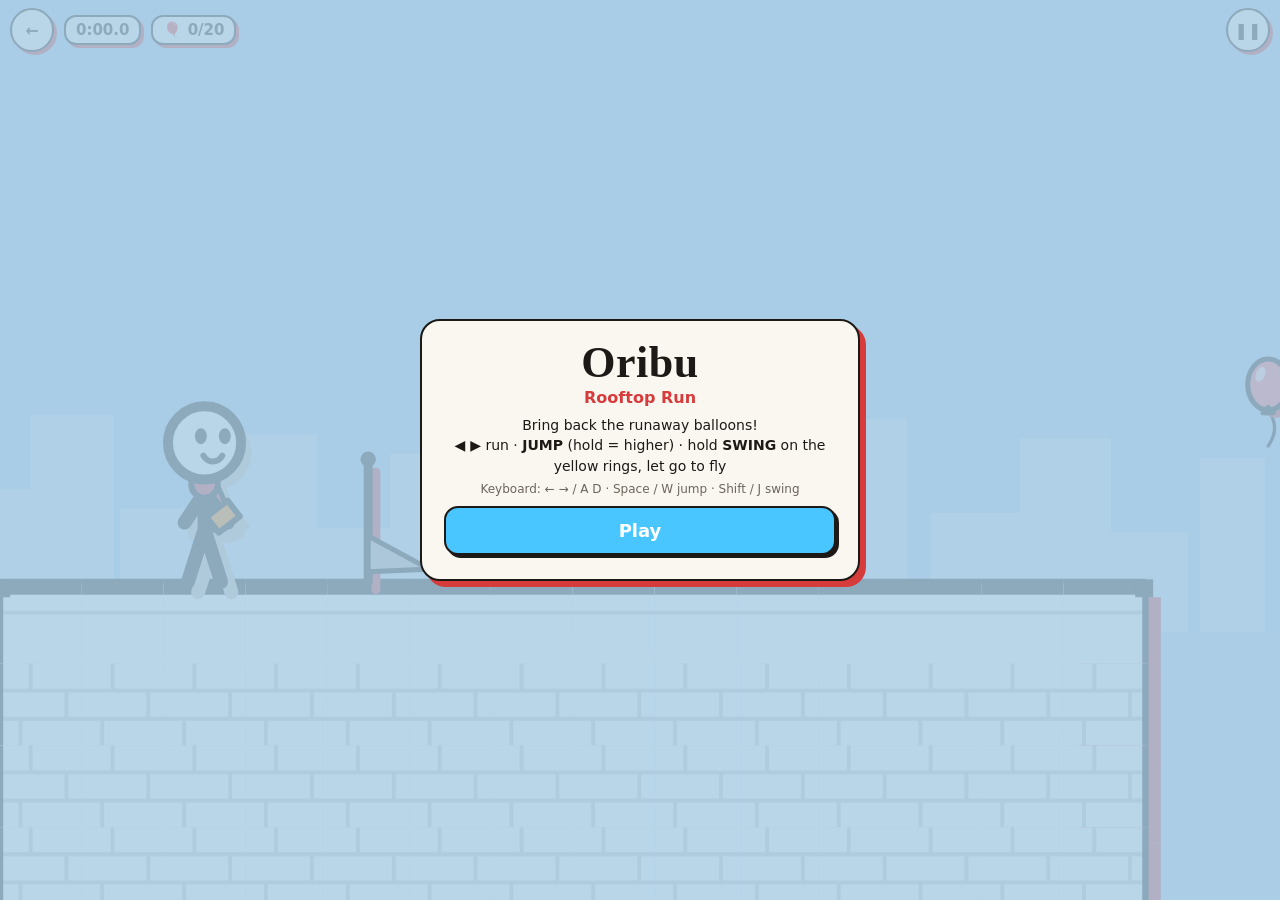
==== commit ca0d04f0: "v3: Artist art (oribu-art.js, heroScale 1.3), hitbox 22x68 + pigeon box 18x44, knock event, 0.6s fal" ====
--- a/index.html
+++ b/index.html
@@ -3,7 +3,7 @@
 <title>Oribu — Tablero</title><meta name="theme-color" content="#a9cde6">
 <meta name="apple-mobile-web-app-capable" content="yes">
 <link rel="icon" href="data:,">
-<style>:root{--ink:#1c1916;--paper:#faf7f1;--red:#d63c3c;--pow:#ffb703;--blue:#3a86ff;--sans:-apple-system,BlinkMacSystemFont,"SF Pro Text","Segoe UI",system-ui,sans-serif;--display:"Iowan Old Style","Palatino Linotype",Palatino,Georgia,serif}
+<style>:root{--ink:#1c1916;--paper:#faf7f1;--red:#d63c3c;--pow:#ffb703;--blue:#49c6ff;--sans:-apple-system,BlinkMacSystemFont,"SF Pro Text","Segoe UI",system-ui,sans-serif;--display:"Iowan Old Style","Palatino Linotype",Palatino,Georgia,serif}
 *{box-sizing:border-box;-webkit-tap-highlight-color:transparent}
 html,body{margin:0;height:100%;overflow:hidden;background:#a9cde6;font-family:var(--sans);color:var(--ink);overscroll-behavior:none}
 [hidden]{display:none!important}
@@ -18,9 +18,9 @@
 #pad .mv,#pad .ac{display:flex;gap:12px;pointer-events:auto}
 #pad .ac{align-items:flex-end}
 #pad button{width:72px;height:72px;min-width:56px;min-height:56px;border-radius:50%;border:2px solid var(--ink);box-shadow:3px 3px 0 var(--ink);background:var(--paper);font:800 24px var(--sans);color:var(--ink);touch-action:none;opacity:.92;padding:0}
-#pad .jp{background:var(--blue);color:#fff;font-size:15px;width:84px;height:84px}
+#pad .jp{background:var(--blue);color:var(--ink);font-size:15px;width:84px;height:84px}
 #pad .sw{background:var(--pow);font-size:14px;width:80px;height:80px;margin-bottom:38px}
-#pad button.on{transform:translate(2px,2px);box-shadow:1px 1px 0 var(--ink);filter:brightness(.92)}
+#pad button.on{transform:translate(3px,3px);box-shadow:0 0 0 var(--ink)}
 .ov{position:absolute;inset:0;display:grid;place-items:center;background:#a9cde6cc;padding:max(12px,env(safe-area-inset-top)) max(12px,env(safe-area-inset-right)) max(12px,env(safe-area-inset-bottom)) max(12px,env(safe-area-inset-left));overflow:auto}
 .box{background:var(--paper);border:2.5px solid var(--ink);box-shadow:6px 6px 0 var(--red);border-radius:20px;padding:16px 22px;max-width:440px;width:100%;text-align:center}
 .box h1{font:700 44px var(--display);margin:0;letter-spacing:.5px}.box h2{font:700 28px var(--display);margin:4px 0 8px}
@@ -74,7 +74,7 @@
   releaseBoost: 1.3,
   assistTime: 0.3,      // s after a swing release: horizontal steer toward the landing roof (gravity stays normal)
   assistMinRun: 10,
-  assistLift: 10,        // tiles/s: a release always leaves with at least this much upward speed      // tiles/s forward speed floor during the assist
+  assistLift: 12,        // tiles/s: a release always leaves with at least this much upward speed      // tiles/s forward speed floor during the assist
   swingMaxSpeed: 12,    // tiles/s
   swingPump: 10,        // tiles/s² sideways push from ◀ ▶ while swinging
   regrabDelay: 0.15,    // s after a release before the rope can grab again
@@ -95,7 +95,8 @@
   pigeonSpeed: 1.2,     // tiles/s
   pigeonRespawn: 3,     // s
   // body (px)
-  w: 20, h: 40,
+  w: 22, h: 68,         // solid box (tiles, walls, ceilings), feet-anchored; art is drawn at heroScale 1.3
+  hurtW: 18, hurtH: 44, // pigeon touch box, centred on the body
 };
 // Derived values in px and px/s (computed, don't edit)
 function derive(t = T) {
@@ -250,7 +251,7 @@
   s.fx = s.fx.filter(f => (f.life -= DT) > 0); s.fx.forEach(f => { f.x += f.vx * DT; f.y += f.vy * DT; f.vy += 300 * DT; });
   if (s.done) return s;
   s.tick++;
-  if (s.dead > 0) { s.dead -= DT; if (!s.poofed && s.dead <= s.t.poofAt) { s.poofed = true; s.events.push("poof"); burst(s, s.deadAt.x, Math.min(s.deadAt.y, s.m.H * TILE - 30), 10); } if (s.dead <= 0) { s.dead = 0; spawn(s); } return s; }
+  if (s.dead > 0) { s.dead -= DT; if (!s.poofed && s.dead <= s.t.poofAt) { s.poofed = true; s.events.push("poof"); /* the art layer draws the single spin + poof */ } if (s.dead <= 0) { s.dead = 0; spawn(s); } return s; }
   const jumpPress = inp.jump && !p.prev.jump, swingPress = inp.swing && !p.prev.swing;
   if (swingPress || p.ground) p.last = null; // the anchor you just let go of needs a fresh press
   p.prev = { jump: !!inp.jump, swing: !!inp.swing };
@@ -323,9 +324,11 @@
   for (const g of s.pigeons) {
     if (!g.alive) { if ((g.back -= DT) <= 0) { g.alive = true; g.x = g.x0; } continue; }
     g.x += g.dir * D.pigeon * DT; if (Math.abs(g.x - g.x0) > TILE * 2) g.dir *= -1;
-    const px = p.x, py = p.y, gx = g.x - g.w / 2, gy = g.y - g.h / 2;
-    if (px < gx + g.w && px + t.w > gx && py < gy + g.h && py + t.h > gy) {
-      if (p.vy > 0 && py + t.h - p.vy * DT <= gy + 8) {
+    const gx = g.x - g.w / 2, gy = g.y - g.h / 2, hx = p.x + (t.w - t.hurtW) / 2, hy = p.y + (t.h - t.hurtH) / 2, feetY = p.y + t.h;
+    const hurt = hx < gx + g.w && hx + t.hurtW > gx && hy < gy + g.h && hy + t.hurtH > gy;
+    const stomp = p.vy > 0 && p.x < gx + g.w && p.x + t.w > gx && feetY >= gy && feetY - p.vy * DT <= gy + 8;
+    if (hurt || stomp) {
+      if (stomp) {
         g.alive = false; g.back = t.pigeonRespawn; burst(s, g.x, g.y, 8); s.events.push("bop");
         p.vy = -(inp.jump ? D.bopHeldV : D.bopV); p.jumping = false; p.y = gy - t.h; p.rope = null;
       } else if (!(p.inv > 0)) { // side bump: hop back, blink, keep going
@@ -362,6 +365,707 @@
 function clampSpeed(p, max) { const sp = Math.hypot(p.vx, p.vy); if (sp > max) { p.vx *= max / sp; p.vy *= max / sp; } }
 const balloonsGot = s => s.m.balloons.filter(b => b.got).length;
 
+// ---- oribu-art.js
+const ART = {
+  paper: "#faf7f1",
+  ink: "#1c1916",
+  red: "#d63c3c",
+  cuff: "#fb8500",
+  mint: "#3fd0a0",
+  pow: "#ffb703",
+  jump: "#49c6ff",
+  sky: "#a9cde6",
+  skyline: "#c9dceb",
+  mid: "#b5cfe0",
+  pigeon: "#9aa3ad",
+  pigeonWing: "#7d8790",
+  can: "#8fa39a",
+  balloons: ["#ff6b6b", "#49c6ff", "#3fd0a0", "#c77dff", "#ff9ecb"],
+  // yellow reserved for grabbables
+  shadow: 6,
+  tile: 32,
+  heroShadow: "#c9bfae",
+  heroShadowOff: 4,
+  heroScale: 1.3
+  // hero only: no red on Oribu except the scarf
+};
+const TAU = Math.PI * 2;
+function oribuPose(s, fx) {
+  const p = s.p, w = s.t.w, h = s.t.h, face = p.face || 1;
+  const base = { x: p.x + w / 2, y: p.y + h, face, vx: p.vx, vy: p.vy, wall: p.wall || 0, anchor: p.rope ? p.rope.a : null };
+  if (s.dead > 0) return { ...base, pose: "hit", k: 1 - s.dead / (s.t.respawnTime || 0.8) };
+  if (fx.knock > 0) return { ...base, pose: "knock", k: 1 - fx.knock / 0.5 };
+  if (p.rope) return { ...base, pose: "swing" };
+  if (fx.bop > 0) return { ...base, pose: "bop", k: 1 - fx.bop / 0.18 };
+  if (p.wall && !p.ground) return { ...base, pose: "cling" };
+  if (p.lock > 0 && !p.ground) return { ...base, pose: "kick", k: 1 - p.lock / (s.t.wallLock || 0.2) };
+  if (!p.ground) return { ...base, pose: p.vy < 0 ? "jump" : "fall" };
+  if (Math.abs(p.vx) > 10) return { ...base, pose: "run" };
+  return { ...base, pose: "idle" };
+}
+function seg(c, pts) {
+  c.moveTo(pts[0], pts[1]);
+  for (let i = 2; i < pts.length; i += 2) c.lineTo(pts[i], pts[i + 1]);
+}
+function star(c, x, y, r, rot = 0, col = ART.pow) {
+  c.beginPath();
+  for (let i = 0; i < 10; i++) {
+    const a = rot + i * Math.PI / 5 - Math.PI / 2, rr = i % 2 ? r * 0.48 : r;
+    c.lineTo(x + Math.cos(a) * rr, y + Math.sin(a) * rr);
+  }
+  c.closePath();
+  c.fillStyle = col;
+  c.fill();
+  c.strokeStyle = ART.ink;
+  c.lineWidth = Math.max(1.2, r * 0.22);
+  c.lineJoin = "round";
+  c.stroke();
+}
+function poof(c, x, y, k, n = 6, R = 22) {
+  const r = 6 * (1 - k * 0.6), d = 6 + R * Math.sqrt(k);
+  for (let i = 0; i < n; i++) {
+    const a = i * TAU / n + k;
+    star(c, x + Math.cos(a) * d, y + Math.sin(a) * d, r, k * 3);
+  }
+  if (k < 0.25) {
+    c.beginPath();
+    c.arc(x, y, 4 + k * 24, 0, TAU);
+    c.strokeStyle = ART.ink;
+    c.lineWidth = 2;
+    c.stroke();
+  }
+}
+const HEAD_R = 11;
+function rig(v, t) {
+  const f = v.face, sp = Math.hypot(v.vx || 0, v.vy || 0);
+  let rot = 0, sq = 1, face = "smile";
+  let hip = [0, -16], neck = [0, -30], head = [0, -30 - HEAD_R - 1];
+  let lf = [-5, 0], lb = [5, 0], af = [f * 7, -19], ab = [-f * 7, -19];
+  let scarfAng = Math.PI / 2 - f * 0.35, scarfLen = 12, flap = Math.sin(t * 3) * 1.5;
+  switch (v.pose) {
+    case "idle": {
+      const b = Math.sin(t * 2.5) * 0.6;
+      hip[1] += b;
+      neck[1] += b;
+      head[1] += b;
+      af = [f * 7, -18 + b];
+      ab = [-f * 6, -18 + b];
+      break;
+    }
+    case "run": {
+      const ph = t * 14, s1 = Math.sin(ph), c1 = Math.cos(ph);
+      lf = [f * s1 * 9, c1 > 0 ? -c1 * 4 : 0, f * s1 * 9 + f * 2, 0];
+      lf = [f * s1 * 9, -Math.max(0, c1) * 5];
+      lb = [-f * s1 * 9, -Math.max(0, -c1) * 5];
+      af = [-f * s1 * 9, -20 + Math.abs(s1) * 3];
+      ab = [f * s1 * 9, -20 + Math.abs(s1) * 3];
+      neck[0] = f * 2.5;
+      head[0] = f * 3.5;
+      const bob = -Math.abs(c1) * 1.5;
+      hip[1] += bob;
+      neck[1] += bob;
+      head[1] += bob;
+      scarfAng = f > 0 ? Math.PI - 0.15 : 0.15;
+      scarfLen = 14 + Math.min(14, sp / 14);
+      flap = Math.sin(t * 22) * 3.5;
+      break;
+    }
+    case "jump":
+      lf = [f * 6, -6];
+      lb = [-f * 4, -3];
+      af = [f * 8, -40];
+      ab = [-f * 9, -24];
+      face = "open";
+      scarfAng = Math.PI / 2;
+      scarfLen = 18 + Math.min(10, sp / 20);
+      flap = 0;
+      break;
+    // straight on launch
+    case "fall":
+      lf = [f * 7, -2];
+      lb = [-f * 6, -6];
+      af = [f * 11, -34];
+      ab = [-f * 11, -34];
+      face = "o";
+      scarfAng = -Math.PI / 2 - f * 0.4;
+      scarfLen = 16;
+      flap = Math.sin(t * 18) * 2.5;
+      break;
+    // scarf blows up
+    case "swing": {
+      af = [0, -48];
+      ab = [-f * 6, -22];
+      lf = [f * 5, -3];
+      lb = [-f * 3, 0];
+      const vx = v.vx || 0;
+      scarfAng = Math.atan2(-(v.vy || 0), -vx);
+      scarfLen = 14 + Math.min(16, sp / 14);
+      flap = Math.sin(t * 20) * 2;
+      if (v.anchor) rot = Math.atan2(v.anchor.x - v.x, -(v.anchor.y - (v.y - 30))) * 0.9;
+      face = "grin";
+      break;
+    }
+    case "cling": {
+      const w = v.wall || f;
+      lf = [w * 8, -4];
+      lb = [w * 9, -12];
+      af = [w * 10, -36];
+      ab = [w * 10, -26];
+      hip[0] = w * 2;
+      neck[0] = w * 3;
+      head[0] = w * 1;
+      scarfAng = Math.PI / 2 - w * 0.15;
+      scarfLen = 15;
+      flap = Math.sin(t * 2) * 0.6;
+      break;
+    }
+    // scarf hangs
+    case "kick": {
+      const w = v.wall || -f, k = v.k ?? 0.3;
+      lf = [w * 12, -10 + k * 6];
+      lb = [-w * 4, -4];
+      af = [-w * 10, -36];
+      ab = [w * 8, -24];
+      neck[0] = -w * 3;
+      head[0] = -w * 4;
+      face = "grin";
+      scarfAng = w > 0 ? 0.3 : Math.PI - 0.3;
+      scarfLen = 20;
+      flap = 0;
+      break;
+    }
+    case "bop": {
+      const k = v.k ?? 0;
+      sq = 1 - 0.28 * Math.sin(Math.min(1, k) * Math.PI);
+      lf = [-8, 0];
+      lb = [8, 0];
+      af = [f * 11, -22];
+      ab = [-f * 11, -22];
+      face = "grin";
+      scarfAng = Math.PI / 2 - f * 0.9;
+      scarfLen = 14;
+      flap = 2;
+      break;
+    }
+    case "knock": {
+      const k = Math.min(1, v.k ?? 0);
+      rot = -f * 0.35 * Math.sin(k * Math.PI);
+      lf = [-f * 6, -5];
+      lb = [f * 3, -2];
+      af = [-f * 12, -30];
+      ab = [f * 6, -34];
+      face = "dizzy";
+      scarfAng = f > 0 ? 0.25 : Math.PI - 0.25;
+      scarfLen = 14;
+      flap = Math.sin(t * 16) * 2.5;
+      break;
+    }
+    case "hit": {
+      const k = Math.min(1, v.k ?? 0);
+      rot = k * TAU * f;
+      lf = [-8, -4];
+      lb = [8, -4];
+      af = [10, -36];
+      ab = [-10, -36];
+      scarfAng = Math.PI / 2 + rot;
+      scarfLen = 14;
+      break;
+    }
+  }
+  const sa = scarfAng, sx = Math.cos(sa) * scarfLen, sy = Math.sin(sa) * scarfLen;
+  const scarf = [neck[0], neck[1] + 1, neck[0] + sx * 0.5 - Math.sin(sa) * flap, neck[1] + sy * 0.5 + Math.cos(sa) * flap, neck[0] + sx, neck[1] + sy + flap * 0.6];
+  return { head, neck, hip, lf, lb, af, ab, rot, sq, scarf, face };
+}
+function figure(c, r, f, shadow) {
+  const ink = shadow ? ART.heroShadow : ART.ink;
+  c.lineCap = "round";
+  c.lineJoin = "round";
+  c.strokeStyle = ink;
+  c.lineWidth = shadow ? 8 : 8.5;
+  c.beginPath();
+  c.moveTo(r.scarf[0], r.scarf[1]);
+  c.quadraticCurveTo(r.scarf[2], r.scarf[3], r.scarf[4], r.scarf[5]);
+  c.stroke();
+  if (!shadow) {
+    c.strokeStyle = ART.red;
+    c.lineWidth = 5.5;
+    c.stroke();
+  }
+  c.strokeStyle = ink;
+  c.lineWidth = 4.2;
+  c.beginPath();
+  seg(c, [r.lb[0], r.lb[1], r.hip[0], r.hip[1], r.lf[0], r.lf[1]]);
+  seg(c, [r.hip[0], r.hip[1], r.neck[0], r.neck[1]]);
+  const sh = [r.neck[0], r.neck[1] + 3];
+  seg(c, [r.ab[0], r.ab[1], sh[0], sh[1], r.af[0], r.af[1]]);
+  c.stroke();
+  c.fillStyle = shadow ? ART.heroShadow : ART.red;
+  c.beginPath();
+  c.arc(r.neck[0], r.neck[1] + 0.5, 4, 0, TAU);
+  c.fill();
+  if (!shadow) {
+    c.lineWidth = 1.8;
+    c.strokeStyle = ART.ink;
+    c.stroke();
+  }
+  const cx = sh[0] + (r.af[0] - sh[0]) * 0.8, cy = sh[1] + (r.af[1] - sh[1]) * 0.8, ang = Math.atan2(r.af[1] - sh[1], r.af[0] - sh[0]);
+  c.save();
+  c.translate(cx, cy);
+  c.rotate(ang);
+  c.beginPath();
+  c.rect(-3, -4, 6, 8);
+  c.fillStyle = shadow ? ART.heroShadow : ART.cuff;
+  c.fill();
+  if (!shadow) {
+    c.lineWidth = 1.8;
+    c.strokeStyle = ART.ink;
+    c.stroke();
+  }
+  c.restore();
+  c.beginPath();
+  c.arc(r.head[0], r.head[1], HEAD_R, 0, TAU);
+  c.fillStyle = shadow ? ART.heroShadow : ART.paper;
+  c.fill();
+  if (!shadow) {
+    c.lineWidth = 3;
+    c.strokeStyle = ART.ink;
+    c.stroke();
+    faceOf(c, r.head[0], r.head[1], f, r.face);
+  }
+}
+function faceOf(c, x, y, f, kind) {
+  const ex = x + f * 2.5;
+  c.fillStyle = ART.ink;
+  c.strokeStyle = ART.ink;
+  c.lineWidth = 1.8;
+  if (kind === "dizzy") {
+    for (const d of [-3.8, 3.8]) {
+      c.beginPath();
+      c.arc(ex + d, y - 2, 2.2, 0, Math.PI * 1.6);
+      c.stroke();
+    }
+    c.beginPath();
+    c.arc(ex, y + 3, 3, 0.15 * Math.PI, 0.85 * Math.PI);
+    c.stroke();
+    return;
+  }
+  c.beginPath();
+  c.ellipse(ex - 3.6, y - 2, 1.8, 2.4, 0, 0, TAU);
+  c.ellipse(ex + 3.6, y - 2, 1.8, 2.4, 0, 0, TAU);
+  c.fill();
+  c.beginPath();
+  if (kind === "open" || kind === "o") {
+    c.ellipse(ex, y + 4, kind === "o" ? 2 : 3, 2.4, 0, 0, TAU);
+    c.fill();
+  } else if (kind === "grin") {
+    c.arc(ex, y + 2.2, 3.6, 0.05 * Math.PI, 0.95 * Math.PI);
+    c.closePath();
+    c.fill();
+  } else {
+    c.arc(ex, y + 2.4, 3.2, 0.15 * Math.PI, 0.85 * Math.PI);
+    c.stroke();
+  }
+}
+function drawOribu(c, v, t) {
+  const r = rig(v, t), f = v.face, S = ART.heroShadowOff, Z = ART.heroScale;
+  const k = Math.min(1, v.k ?? 0);
+  let ox = v.x, oy = v.y, scale = 1;
+  if (v.pose === "knock") {
+    ox -= f * 10 * Z * k;
+    oy -= 9 * Z * Math.sin(k * Math.PI);
+  }
+  if (v.pose === "hit") {
+    oy -= 22 * Z * k;
+    scale = 1 - 0.75 * k * k;
+  }
+  if (v.pose === "swing" && v.anchor) {
+    const a = v.anchor, cs = Math.cos(r.rot), sn = Math.sin(r.rot), hx = ox + Z * (r.af[0] * cs - r.af[1] * sn), hy = oy + Z * (r.af[0] * sn + r.af[1] * cs);
+    c.strokeStyle = ART.ink;
+    c.lineWidth = 2;
+    c.lineCap = "round";
+    c.beginPath();
+    c.moveTo(hx, hy);
+    c.lineTo(a.x, a.y);
+    c.moveTo(a.x - 4, a.y - 7);
+    c.arc(a.x, a.y - 4, 4, Math.PI, Math.PI * 2.3);
+    c.stroke();
+  }
+  if (scale > 0.05) for (const shadow of [true, false]) {
+    c.save();
+    c.translate(ox + (shadow ? S : 0), oy + (shadow ? S : 0));
+    c.scale(Z, Z);
+    if (r.sq !== 1) c.scale(1 / Math.sqrt(r.sq), r.sq);
+    if (scale !== 1) {
+      c.translate(0, -26);
+      c.scale(scale, scale);
+      c.translate(0, 26);
+    }
+    figure(c, r, f, shadow);
+    c.restore();
+  }
+  if (v.pose === "knock") {
+    const hx = ox + Z * r.head[0], hy = oy + Z * (r.head[1] - HEAD_R - 3);
+    for (let i = 0; i < 4; i++) {
+      const a = t * 7 + i * TAU / 4;
+      star(c, hx + Math.cos(a) * 13 * Z, hy + Math.sin(a) * 4 * Z, 3.6 * Z, a);
+    }
+  }
+  if (v.pose === "hit") poof(c, ox, oy - Z * (26 + 22 * k), k, 7, 24 * Z);
+}
+function tileShadow(c, X, Y) {
+  c.fillStyle = ART.red;
+  c.fillRect(X + ART.shadow, Y + ART.shadow, 32, 32);
+}
+function drawTile(c, kind, X, Y, e = { t: true, b: true, l: true, r: true }) {
+  const T = 32, ink = ART.ink;
+  c.lineCap = "butt";
+  const box = () => {
+    c.fillStyle = ART.paper;
+    c.fillRect(X, Y, T, T);
+    c.strokeStyle = ink;
+    c.lineWidth = 2.5;
+    c.beginPath();
+    if (e.t) {
+      c.moveTo(X, Y);
+      c.lineTo(X + T, Y);
+    }
+    if (e.b) {
+      c.moveTo(X, Y + T);
+      c.lineTo(X + T, Y + T);
+    }
+    if (e.l) {
+      c.moveTo(X, Y);
+      c.lineTo(X, Y + T);
+    }
+    if (e.r) {
+      c.moveTo(X + T, Y);
+      c.lineTo(X + T, Y + T);
+    }
+    c.stroke();
+  };
+  const faint = (pts) => {
+    c.strokeStyle = "#1c191638";
+    c.lineWidth = 1.5;
+    c.beginPath();
+    for (const p of pts) seg(c, p);
+    c.stroke();
+  };
+  switch (kind) {
+    case "roof":
+    case "roofEdgeL":
+    case "roofEdgeR":
+      box();
+      if (e.t) {
+        c.fillStyle = ink;
+        c.fillRect(X, Y, T, 5);
+        faint([[X, Y + 12, X + T, Y + 12]]);
+      }
+      if (kind === "roofEdgeL") {
+        c.fillStyle = ink;
+        c.fillRect(X - 3, Y - 1, 7, 7);
+      }
+      if (kind === "roofEdgeR") {
+        c.fillStyle = ink;
+        c.fillRect(X + T - 4, Y - 1, 7, 7);
+      }
+      break;
+    case "brick":
+    case "brickClingL":
+    case "brickClingR":
+      box();
+      faint([[X, Y + 10.5, X + T, Y + 10.5], [X, Y + 21.5, X + T, Y + 21.5], [X + 12, Y, X + 12, Y + 10], [X + 26, Y + 11, X + 26, Y + 21], [X + 8, Y + 22, X + 8, Y + T]]);
+      c.fillStyle = ART.mint;
+      if (kind === "brickClingL") {
+        c.fillRect(X + 1, Y, 6, T);
+      }
+      if (kind === "brickClingR") {
+        c.fillRect(X + T - 7, Y, 6, T);
+      }
+      break;
+    case "chimney":
+      c.fillStyle = ART.paper;
+      c.fillRect(X + 4, Y + 6, 24, 26);
+      c.fillRect(X, Y, T, 8);
+      c.strokeStyle = ink;
+      c.lineWidth = 2.5;
+      c.strokeRect(X + 4, Y + 6, 24, 26);
+      c.strokeRect(X, Y, T, 8);
+      faint([[X + 4, Y + 18, X + 28, Y + 18], [X + 15, Y + 8, X + 15, Y + 18]]);
+      break;
+    case "tank":
+      c.fillStyle = ART.paper;
+      c.beginPath();
+      c.moveTo(X + 3, Y + 8);
+      c.lineTo(X + 16, Y + 1);
+      c.lineTo(X + 29, Y + 8);
+      c.lineTo(X + 29, Y + 26);
+      c.lineTo(X + 3, Y + 26);
+      c.closePath();
+      c.fill();
+      c.strokeStyle = ink;
+      c.lineWidth = 2.5;
+      c.stroke();
+      faint([[X + 3, Y + 15, X + 29, Y + 15], [X + 3, Y + 21, X + 29, Y + 21]]);
+      c.lineWidth = 2.5;
+      c.strokeStyle = ink;
+      c.beginPath();
+      seg(c, [X + 7, Y + 26, X + 5, Y + 32]);
+      seg(c, [X + 25, Y + 26, X + 27, Y + 32]);
+      c.stroke();
+      break;
+    case "awning":
+      for (let i = 0; i < 4; i++) {
+        c.fillStyle = i % 2 ? ART.paper : ART.red;
+        c.fillRect(X + i * 8, Y + 4, 8, 11);
+      }
+      c.beginPath();
+      for (let i = 0; i < 4; i++) c.arc(X + 4 + i * 8, Y + 15, 4, 0, Math.PI);
+      c.fillStyle = ART.red;
+      c.fill();
+      c.strokeStyle = ink;
+      c.lineWidth = 2;
+      c.strokeRect(X, Y + 4, T, 11);
+      break;
+  }
+}
+function drawAnchor(c, x, y, inRange, t) {
+  if (inRange) {
+    const p = 1 + Math.sin(t * 8) * 0.12;
+    c.fillStyle = "#ffb70366";
+    c.beginPath();
+    c.arc(x, y, 19 * p, 0, TAU);
+    c.fill();
+  }
+  c.beginPath();
+  c.arc(x + 3, y + 3, 10, 0, TAU);
+  c.strokeStyle = ART.red;
+  c.lineWidth = 6;
+  c.stroke();
+  c.beginPath();
+  c.arc(x, y, 10, 0, TAU);
+  c.strokeStyle = ART.ink;
+  c.lineWidth = 7;
+  c.stroke();
+  c.strokeStyle = ART.pow;
+  c.lineWidth = 4;
+  c.stroke();
+}
+function drawBalloon(c, x, y, i, t) {
+  const b = Math.sin(t * 2 + x) * 3, col = ART.balloons[i % ART.balloons.length];
+  y += b;
+  c.strokeStyle = ART.ink;
+  c.lineWidth = 1.3;
+  c.beginPath();
+  c.moveTo(x, y + 10);
+  c.quadraticCurveTo(x + 5, y + 17, x, y + 24);
+  c.stroke();
+  c.beginPath();
+  c.ellipse(x + 3, y + 3, 8, 10, 0, 0, TAU);
+  c.fillStyle = ART.red;
+  c.fill();
+  c.beginPath();
+  c.ellipse(x, y, 8, 10, 0, 0, TAU);
+  c.fillStyle = col;
+  c.fill();
+  c.lineWidth = 2;
+  c.stroke();
+  c.beginPath();
+  seg(c, [x - 2, y + 11, x, y + 9, x + 2, y + 11]);
+  c.closePath();
+  c.fillStyle = col;
+  c.fill();
+  c.stroke();
+  c.fillStyle = "#ffffffaa";
+  c.beginPath();
+  c.ellipse(x - 3, y - 4, 1.8, 3, 0.4, 0, TAU);
+  c.fill();
+}
+function drawFlag(c, x, y, up, burst = 1, finish = false) {
+  const top = y - 46, fy = y - 18 - 28 * up, col = up > 0 ? ART.red : "#b9b2a8";
+  c.lineCap = "round";
+  c.strokeStyle = ART.red;
+  c.lineWidth = 3.5;
+  c.beginPath();
+  c.moveTo(x + 3, y + 3);
+  c.lineTo(x + 3, top + 3);
+  c.stroke();
+  c.strokeStyle = ART.ink;
+  c.beginPath();
+  c.moveTo(x, y);
+  c.lineTo(x, top);
+  c.stroke();
+  c.beginPath();
+  c.arc(x, top - 2, 3, 0, TAU);
+  c.fillStyle = ART.ink;
+  c.fill();
+  c.beginPath();
+  c.moveTo(x, fy);
+  c.lineTo(x + 24, fy + 7 + (1 - up) * 6);
+  c.lineTo(x, fy + 14);
+  c.closePath();
+  c.fillStyle = col;
+  c.fill();
+  c.lineWidth = 2;
+  c.lineJoin = "round";
+  c.stroke();
+  if (burst < 1) for (let i = 0; i < 5; i++) {
+    const a = Math.PI + i * Math.PI / 4, d = 6 + burst * 18;
+    c.beginPath();
+    c.arc(x + Math.cos(a) * d, y - 2 + Math.sin(a) * d * 0.4, 4 * (1 - burst), 0, TAU);
+    c.fillStyle = "#e8e1d6";
+    c.fill();
+    c.lineWidth = 1.2;
+    c.stroke();
+  }
+  if (finish) {
+    c.fillStyle = ART.ink;
+    c.font = "700 11px Fredoka, 'Baloo 2', system-ui, sans-serif";
+    c.fillText("FINISH", x - 18, top - 8);
+  }
+}
+function drawPigeon(c, x, y, dir, t) {
+  y += Math.sin(t * 6 + x) * 2;
+  const d = dir;
+  for (const sh of [true, false]) {
+    const o = sh ? 5 : 0;
+    c.beginPath();
+    c.ellipse(x + o, y + o, 14, 12, 0, 0, TAU);
+    c.fillStyle = sh ? ART.red : ART.pigeon;
+    c.fill();
+    if (!sh) {
+      c.strokeStyle = ART.ink;
+      c.lineWidth = 2.5;
+      c.stroke();
+    }
+  }
+  c.beginPath();
+  c.ellipse(x - d * 4, y + 2, 8, 5, Math.sin(t * 14) * 0.5 * d, 0, TAU);
+  c.fillStyle = ART.pigeonWing;
+  c.fill();
+  c.lineWidth = 2;
+  c.stroke();
+  c.beginPath();
+  c.moveTo(x + d * 12, y - 2);
+  c.lineTo(x + d * 19, y + 1);
+  c.lineTo(x + d * 12, y + 4);
+  c.closePath();
+  c.fillStyle = ART.cuff;
+  c.fill();
+  c.lineWidth = 1.6;
+  c.stroke();
+  for (const e of [1, 6]) {
+    c.beginPath();
+    c.arc(x + d * e, y - 4, 4.6, 0, TAU);
+    c.fillStyle = "#fff";
+    c.fill();
+    c.lineWidth = 1.8;
+    c.stroke();
+    c.beginPath();
+    c.arc(x + d * (e + 1.2), y - 3, 2, 0, TAU);
+    c.fillStyle = ART.ink;
+    c.fill();
+  }
+  c.lineWidth = 2.4;
+  c.beginPath();
+  c.moveTo(x - d * 3, y - 11);
+  c.lineTo(x + d * 10, y - 8);
+  c.stroke();
+  c.lineWidth = 2;
+  c.beginPath();
+  seg(c, [x - 3, y + 11, x - 3, y + 15]);
+  seg(c, [x + 3, y + 11, x + 3, y + 15]);
+  c.stroke();
+}
+function drawTrashCan(c, x, y, dir, t) {
+  const roll = t * 6 * dir, lid = Math.abs(Math.sin(t * 9)) * 0.7;
+  c.save();
+  c.translate(x, y - 12);
+  for (const sh of [true, false]) {
+    const o = sh ? 5 : 0;
+    c.beginPath();
+    c.roundRect ? c.roundRect(-15 + o, -10 + o, 30, 22, 5) : c.rect(-15 + o, -10 + o, 30, 22);
+    c.fillStyle = sh ? ART.red : ART.can;
+    c.fill();
+    if (!sh) {
+      c.strokeStyle = ART.ink;
+      c.lineWidth = 2.5;
+      c.stroke();
+    }
+  }
+  c.strokeStyle = "#1c191655";
+  c.lineWidth = 1.5;
+  c.beginPath();
+  for (let i = 0; i < 3; i++) {
+    const px = ((i * 10 + roll * 4) % 30 + 30) % 30 - 15;
+    c.moveTo(px, -8);
+    c.lineTo(px, 10);
+  }
+  c.stroke();
+  c.save();
+  c.translate(-dir * 15, -10);
+  c.rotate(-dir * lid);
+  c.fillStyle = ART.can;
+  c.strokeStyle = ART.ink;
+  c.lineWidth = 2.5;
+  c.beginPath();
+  c.rect(dir > 0 ? 0 : -32, -4, 32, 5);
+  c.fill();
+  c.stroke();
+  c.restore();
+  for (const e of [-5, 5]) {
+    c.beginPath();
+    c.arc(dir * 4 + e, -1, 3.4, 0, TAU);
+    c.fillStyle = "#fff";
+    c.fill();
+    c.lineWidth = 1.6;
+    c.strokeStyle = ART.ink;
+    c.stroke();
+    c.beginPath();
+    c.arc(dir * 5 + e, 0, 1.5, 0, TAU);
+    c.fillStyle = ART.ink;
+    c.fill();
+  }
+  c.restore();
+}
+const L1 = Array.from({ length: 40 }, (_, i) => ({ x: i * 90, w: 60 + i * 37 % 50, h: 80 + i * 53 % 120 }));
+const L2 = Array.from({ length: 40 }, (_, i) => ({ x: i * 130, w: 90 + i * 29 % 60, h: 60 + i * 71 % 90 }));
+function drawBackground(c, W, H, camX, sc) {
+  c.fillStyle = ART.sky;
+  c.fillRect(0, 0, W, H);
+  const layer = (list, f, col, base, gap, cap) => {
+    const span = list.length * gap;
+    c.fillStyle = col;
+    for (const b of list) {
+      const X = ((b.x - camX * f) % span + span) % span - 150;
+      if (X > W) continue;
+      const bh = b.h * Math.min(1.4, sc * 1.2);
+      c.fillRect(X, H - base - bh, b.w, bh + base);
+      if (cap) c.fillRect(X - 4, H - base - bh, b.w + 8, 6);
+    }
+  };
+  layer(L1, 0.15, ART.skyline, H * 0.25, 90, false);
+  layer(L2, 0.35, ART.mid, H * 0.08, 130, true);
+}
+const BUTTON_CSS = `#pad button{border:2px solid #1c1916;box-shadow:3px 3px 0 #1c1916;font-family:Fredoka,"Baloo 2",ui-rounded,system-ui,sans-serif;font-weight:700;letter-spacing:.5px}
+#pad .jp{background:#49c6ff;color:#1c1916}#pad .sw{background:#ffb703;color:#1c1916}
+#pad button.on{transform:translate(3px,3px);box-shadow:0 0 0 #1c1916}`;
+const Art = {
+  ART,
+  BUTTON_CSS,
+  drawAnchor,
+  drawBackground,
+  drawBalloon,
+  drawFlag,
+  drawOribu,
+  drawPigeon,
+  drawTile,
+  drawTrashCan,
+  oribuPose,
+  poof,
+  star,
+  tileShadow
+};
+
 // ---- render.js
 // Canvas renderer: read-only on sim state. Paper + ink + red offset shadow.
 const C = { paper: "#faf7f1", ink: "#1c1916", red: "#d63c3c", cuff: "#fb8500", mint: "#3fd0a0", pow: "#ffb703", sky: "#a9cde6", blue: "#3a86ff" };
@@ -374,121 +1078,48 @@
   function resize() { dpr = Math.min(devicePixelRatio || 1, 2); const r = cv.getBoundingClientRect(); W = r.width; H = r.height;
     cv.width = Math.round(W * dpr); cv.height = Math.round(H * dpr); }
   addEventListener("resize", resize); resize();
-  return { resize, draw(s, alpha = 1, time = 0) {
+  // one-shot pose timers (s): fed from sim events via note(); "knock" = side-brush knock-back (~0.5s)
+  const fx = { bop: 0, knock: 0 }, flagT = new Map(); let lastT = 0;
+  const note = ev => { if (ev.includes("bop")) fx.bop = 0.18; if (ev.includes("knock")) fx.knock = 0.5; };
+  return { resize, note, draw(s, alpha = 1, time = 0) {
+    const dt = Math.min(0.1, Math.max(0, time - lastT)); lastT = time; fx.bop = Math.max(0, fx.bop - dt); fx.knock = Math.max(0, fx.knock - dt);
     if (!W || !H) resize();
     const sc = H / (VIEW_TILES * TILE), vw = W / sc, vh = H / sc, m = s.m;
     const c = s.dead > 0 && cam ? { x: cam.x + vw / 2, y: cam.y + vh / 2 } : center(s);
     const tx = Math.max(0, Math.min(m.W * TILE - vw, c.x - vw * 0.4)), ty = Math.max(-2 * TILE, Math.min(m.H * TILE - vh, c.y - vh * 0.55));
     cam = cam ? { x: cam.x + (tx - cam.x) * 0.2, y: cam.y + (ty - cam.y) * 0.12 } : { x: tx, y: ty };
     ctx.setTransform(dpr, 0, 0, dpr, 0, 0);
-    ctx.fillStyle = C.sky; ctx.fillRect(0, 0, W, H);
-    // parallax: pale skyline, then mid rooftops (flat, low contrast)
-    const par = (list, f, col, base, gap) => { ctx.fillStyle = col; const span = list.length * gap;
-      for (const b of list) { const X = (((b.x - cam.x * f) % span) + span) % span - 150; if (X > W) continue; const bh = b.h * Math.min(1.4, sc * 1.2); ctx.fillRect(X, H - base - bh, b.w, bh + base); } };
-    par(sky1, 0.15, "#c9dceb", H * 0.25, 90); par(sky2, 0.35, "#b5cfe0", H * 0.08, 130);
+    Art.drawBackground(ctx, W, H, cam.x, sc);
     ctx.setTransform(dpr * sc, 0, 0, dpr * sc, -cam.x * sc * dpr, -cam.y * sc * dpr);
     const x0 = Math.max(0, Math.floor(cam.x / TILE) - 1), x1 = Math.min(m.W - 1, Math.ceil((cam.x + vw) / TILE) + 1);
     const y0 = Math.max(0, Math.floor(cam.y / TILE) - 1), y1 = Math.min(m.H - 1, Math.ceil((cam.y + vh) / TILE) + 1);
     // red offset shadow pass, then paper + ink
     const solid = (x, y) => { const c = m.grid[y]?.[x]; return c === "#" || c === "W"; };
     ctx.fillStyle = C.red;
-    for (let y = y0; y <= y1; y++) for (let x = x0; x <= x1; x++) if (solid(x, y) && !solid(x + 1, y + 1)) ctx.fillRect(x * TILE + 4, y * TILE + 4, TILE, TILE);
+    for (let y = y0; y <= y1; y++) for (let x = x0; x <= x1; x++) if (solid(x, y) && !solid(x + 1, y + 1)) ctx.fillRect(x * TILE + 6, y * TILE + 6, TILE, TILE);
     for (let y = y0; y <= y1; y++) for (let x = x0; x <= x1; x++) {
       const t = m.grid[y][x], X = x * TILE, Y = y * TILE;
       if (t === "#" || t === "W") {
-        ctx.fillStyle = C.paper; ctx.fillRect(X, Y, TILE, TILE);
-        ctx.strokeStyle = C.ink; ctx.lineWidth = 2.5; ctx.beginPath();
-        if (!solid(x, y - 1)) { ctx.moveTo(X, Y); ctx.lineTo(X + TILE, Y); }
-        if (!solid(x, y + 1)) { ctx.moveTo(X, Y + TILE); ctx.lineTo(X + TILE, Y + TILE); }
-        if (!solid(x - 1, y)) { ctx.moveTo(X, Y); ctx.lineTo(X, Y + TILE); }
-        if (!solid(x + 1, y)) { ctx.moveTo(X + TILE, Y); ctx.lineTo(X + TILE, Y + TILE); }
-        ctx.stroke();
-        if (t === "W") { // brick + mint cling stripe
-          ctx.strokeStyle = "#1c191633"; ctx.lineWidth = 1; ctx.beginPath(); ctx.moveTo(X + 3, Y + 16); ctx.lineTo(X + TILE - 3, Y + 16); ctx.moveTo(X + 16, Y + 3); ctx.lineTo(X + 16, Y + 13); ctx.stroke();
-          ctx.fillStyle = C.mint; if (!solid(x - 1, y)) ctx.fillRect(X + 1, Y, 6, TILE); if (!solid(x + 1, y)) ctx.fillRect(X + TILE - 7, Y, 6, TILE);
-        } else if (!solid(x, y - 1)) { ctx.strokeStyle = "#1c191633"; ctx.lineWidth = 1; ctx.beginPath(); ctx.moveTo(X + 4, Y + 7); ctx.lineTo(X + TILE - 4, Y + 7); ctx.stroke(); }
-      } else if (t === "^") { // striped bounce awning
-        for (let i = 0; i < 4; i++) { ctx.fillStyle = i % 2 ? C.paper : C.red; ctx.fillRect(X + i * 8, Y + 4, 8, 12); }
-        ctx.strokeStyle = C.ink; ctx.lineWidth = 2; ctx.strokeRect(X, Y + 4, TILE, 12);
-      }
+        const e = { t: !solid(x, y - 1), b: !solid(x, y + 1), l: !solid(x - 1, y), r: !solid(x + 1, y) };
+        const k = t === "W" ? (e.l ? "brickClingL" : e.r ? "brickClingR" : "brick") : e.t ? (e.l ? "roofEdgeL" : e.r ? "roofEdgeR" : "roof") : "brick";
+        Art.drawTile(ctx, k, X, Y, e);
+      } else if (t === "^") Art.drawTile(ctx, "awning", X, Y);
     }
     // flags
-    m.checkpoints.forEach((k, i) => flag(k.x, k.y, i <= s.cp ? C.red : "#b9b2a8", i <= s.cp));
-    if (m.finish) { flag(m.finish.x, m.finish.y, C.red, true, true); }
+    m.checkpoints.forEach((k, i) => { const up = i <= s.cp; if (up && !flagT.has(i)) flagT.set(i, time); if (!up) flagT.delete(i);
+      const a = up ? Math.min(1, (time - flagT.get(i)) / 0.25) : 0, b = up ? Math.min(1, (time - flagT.get(i)) / 0.5) : 1; Art.drawFlag(ctx, k.x, k.y, a, b); });
+    if (m.finish) Art.drawFlag(ctx, m.finish.x, m.finish.y, 1, 1, true);
     // anchors
     const target = s.p.rope ? s.p.rope.a : (s.dead ? null : findAnchor(s, s.p.last));
-    for (const a of m.anchors) {
-      const on = a === target, pulse = on ? 1 + Math.sin(time * 8) * 0.12 : 1;
-      if (on) { ctx.fillStyle = "#ffb70355"; ctx.beginPath(); ctx.arc(a.x, a.y, 20 * pulse, 0, 7); ctx.fill(); }
-      ctx.lineWidth = 6; ctx.strokeStyle = C.ink; ctx.beginPath(); ctx.arc(a.x, a.y, 10, 0, 7); ctx.stroke();
-      ctx.lineWidth = 3.5; ctx.strokeStyle = C.pow; ctx.stroke();
-    }
+    for (const a of m.anchors) Art.drawAnchor(ctx, a.x, a.y, a === target, time);
     // balloons
-    for (const b of m.balloons) if (!b.got) {
-      const bob = Math.sin(time * 2 + b.x) * 3, hue = ["#ff6b6b", "#ffb703", "#3a86ff", "#3fd0a0", "#c77dff"][(b.x / TILE | 0) % 5];
-      ctx.strokeStyle = C.ink; ctx.lineWidth = 1.2; ctx.beginPath(); ctx.moveTo(b.x, b.y + 8 + bob); ctx.quadraticCurveTo(b.x + 4, b.y + 16 + bob, b.x, b.y + 22 + bob); ctx.stroke();
-      ctx.fillStyle = hue; ctx.beginPath(); ctx.ellipse(b.x, b.y + bob, 8, 10, 0, 0, 7); ctx.fill(); ctx.lineWidth = 2; ctx.stroke();
-      ctx.fillStyle = "#fff8"; ctx.beginPath(); ctx.arc(b.x - 3, b.y - 4 + bob, 2.2, 0, 7); ctx.fill();
-    }
+    for (const b of m.balloons) if (!b.got) Art.drawBalloon(ctx, b.x, b.y, (b.x / TILE | 0), time);
     // pigeons
-    for (const g of s.pigeons) if (g.alive) pigeon(g, time);
+    for (const g of s.pigeons) if (g.alive) Art.drawPigeon(ctx, g.x, g.y, g.dir, time);
     // hero
-    if (!s.dead) hero(s, time);
-    else if (!s.poofed) { // spin + shrink before the poof
-      const k = Math.max(0, (s.dead - s.t.poofAt) / (s.t.respawnTime - s.t.poofAt)), c = s.deadAt;
-      ctx.save(); ctx.translate(c.x, Math.min(c.y, m.H * TILE - 30)); ctx.rotate((1 - k) * 4 * Math.PI); ctx.scale(k, k); ctx.translate(-c.x, -c.y); hero(s, time); ctx.restore(); }
+    Art.drawOribu(ctx, Art.oribuPose(s, fx), time); // dead => "hit" star-spin
     // stars fx
-    for (const f of s.fx) star(f.x, f.y, 5 * Math.min(1, f.life * 2.5));
-    function flag(x, y, col, up, fin) {
-      ctx.strokeStyle = C.ink; ctx.lineWidth = 3; ctx.beginPath(); ctx.moveTo(x, y); ctx.lineTo(x, y - 46); ctx.stroke();
-      ctx.fillStyle = col; ctx.beginPath(); const fy = up ? y - 46 : y - 22; ctx.moveTo(x, fy); ctx.lineTo(x + 22, fy + 7); ctx.lineTo(x, fy + 14); ctx.closePath(); ctx.fill(); ctx.lineWidth = 2; ctx.stroke();
-      if (fin) { ctx.fillStyle = C.ink; ctx.font = "bold 11px sans-serif"; ctx.fillText("FINISH", x - 18, y - 52); }
-    }
-    function star(x, y, r) { ctx.fillStyle = C.pow; ctx.strokeStyle = C.ink; ctx.lineWidth = 1.2; ctx.beginPath();
-      for (let i = 0; i < 10; i++) { const a = i * Math.PI / 5 - Math.PI / 2, rr = i % 2 ? r * 0.45 : r; ctx.lineTo(x + Math.cos(a) * rr, y + Math.sin(a) * rr); } ctx.closePath(); ctx.fill(); ctx.stroke(); }
-    function pigeon(g, t) {
-      const x = g.x, y = g.y + Math.sin(t * 6 + g.x0) * 2, d = g.dir;
-      ctx.fillStyle = "#9aa3ad"; ctx.strokeStyle = C.ink; ctx.lineWidth = 2;
-      ctx.beginPath(); ctx.ellipse(x, y, 13, 10, 0, 0, 7); ctx.fill(); ctx.stroke();
-      ctx.beginPath(); ctx.ellipse(x - d * 3, y + 1, 7, 4, Math.sin(t * 14) * 0.5, 0, 7); ctx.fillStyle = "#7d8790"; ctx.fill(); ctx.stroke();
-      ctx.fillStyle = "#fff"; ctx.beginPath(); ctx.arc(x + d * 6, y - 4, 4.5, 0, 7); ctx.fill(); ctx.stroke();
-      ctx.fillStyle = C.ink; ctx.beginPath(); ctx.arc(x + d * 7, y - 4, 2, 0, 7); ctx.fill();
-      ctx.beginPath(); ctx.moveTo(x + d * 2, y - 9); ctx.lineTo(x + d * 10, y - 7); ctx.stroke(); // grumpy brow
-      ctx.fillStyle = C.cuff; ctx.beginPath(); ctx.moveTo(x + d * 12, y - 2); ctx.lineTo(x + d * 18, y); ctx.lineTo(x + d * 12, y + 2); ctx.fill();
-    }
-    function hero(s, t) {
-      const p = s.p, w = s.t.w, h = s.t.h, cx = p.x + w / 2, f = p.face || 1;
-      const sp = Math.hypot(p.vx, p.vy), run = p.ground && Math.abs(p.vx) > 10, ph = t * 14;
-      const head = { x: cx, y: p.y + 9 }, neck = { x: cx, y: p.y + 18 }, hip = { x: cx, y: p.y + 29 };
-      // scarf: length shows speed
-      const len = 8 + Math.min(26, sp / 12), flap = Math.sin(t * 20) * (2 + sp / 80);
-      const ang = sp > 20 ? Math.atan2(-p.vy, -p.vx) : Math.PI / 2 + (f > 0 ? 0.3 : -0.3);
-      ctx.strokeStyle = C.red; ctx.lineWidth = 5; ctx.lineCap = "round"; ctx.beginPath(); ctx.moveTo(neck.x, neck.y - 1);
-      ctx.quadraticCurveTo(neck.x + Math.cos(ang) * len * 0.5 + flap, neck.y + Math.sin(ang) * len * 0.5, neck.x + Math.cos(ang) * len, neck.y + Math.sin(ang) * len + flap); ctx.stroke();
-      // rope
-      let hand = null;
-      if (p.rope) { const a = p.rope.a; hand = { x: cx + (a.x - cx) * 0.12, y: neck.y + 2 + (a.y - neck.y) * 0.12 };
-        ctx.strokeStyle = C.ink; ctx.lineWidth = 2; ctx.beginPath(); ctx.moveTo(hand.x, hand.y); ctx.lineTo(a.x, a.y); ctx.stroke();
-        ctx.beginPath(); ctx.arc(a.x, a.y - 4, 4, Math.PI * 0.1, Math.PI * 1.2); ctx.stroke(); }
-      ctx.strokeStyle = C.ink; ctx.lineWidth = 3.2; ctx.lineCap = "round"; const L = (a, b) => { ctx.beginPath(); ctx.moveTo(a.x, a.y); ctx.lineTo(b.x, b.y); ctx.stroke(); };
-      L(neck, hip);
-      // legs
-      if (p.wall) { L(hip, { x: cx + p.wall * 6, y: hip.y + 10 }); L(hip, { x: cx + p.wall * 9, y: hip.y + 4 }); }
-      else if (!p.ground) { L(hip, { x: cx + f * 7, y: hip.y + 7 }); L(hip, { x: cx - f * 5, y: hip.y + 10 }); }
-      else if (run) { L(hip, { x: cx + Math.sin(ph) * 8, y: p.y + h }); L(hip, { x: cx - Math.sin(ph) * 8, y: p.y + h }); }
-      else { L(hip, { x: cx - 4, y: p.y + h }); L(hip, { x: cx + 4, y: p.y + h }); }
-      // arms (cuff on the front arm)
-      const sh = { x: cx, y: neck.y + 2 };
-      const front = hand || (p.wall ? { x: cx + p.wall * 9, y: sh.y - 6 } : !p.ground ? { x: cx + f * 9, y: sh.y - 7 } : run ? { x: cx + Math.sin(ph + 3) * 9, y: sh.y + 7 } : { x: cx + f * 6, y: sh.y + 9 });
-      const back = !p.ground ? { x: cx - f * 9, y: sh.y - 3 } : run ? { x: cx - Math.sin(ph + 3) * 9, y: sh.y + 7 } : { x: cx - f * 6, y: sh.y + 9 };
-      L(sh, back); L(sh, front);
-      ctx.fillStyle = C.cuff; ctx.strokeStyle = C.ink; ctx.lineWidth = 1.5; const cxu = sh.x + (front.x - sh.x) * 0.75, cyu = sh.y + (front.y - sh.y) * 0.75;
-      ctx.beginPath(); ctx.arc(cxu, cyu, 3.6, 0, 7); ctx.fill(); ctx.stroke();
-      // head: round, ink outline, eyes face forward
-      ctx.fillStyle = C.paper; ctx.strokeStyle = C.ink; ctx.lineWidth = 2.6; ctx.beginPath(); ctx.arc(head.x, head.y, 8.5, 0, 7); ctx.fill(); ctx.stroke();
-      ctx.fillStyle = C.ink; ctx.beginPath(); ctx.arc(head.x + f * 3.5, head.y - 1, 1.6, 0, 7); ctx.arc(head.x + f * 0.2, head.y - 1, 1.6, 0, 7); ctx.fill();
-      ctx.lineWidth = 1.4; ctx.beginPath(); ctx.arc(head.x + f * 2, head.y + 2.5, 2.4, 0.15 * Math.PI, 0.85 * Math.PI); ctx.stroke();
-    }
+    for (const f of s.fx) Art.star(ctx, f.x, f.y, 5 * Math.min(1, f.life * 2.5));
   } };
 }
 
@@ -567,7 +1198,7 @@
   if (running) {
     acc += Math.min(0.25, (now - last) / 1000); last = now;
     let n = 0;
-    while (acc >= DT && n < 8) { step(s, input.poll()); acc -= DT; n++;
+    while (acc >= DT && n < 8) { step(s, input.poll()); acc -= DT; n++; R.note(s.events);
       if (s.events.includes("checkpoint")) saveCp();
       if (s.events.includes("finish")) { finish(); break; } }
     if (n === 8) acc = 0;
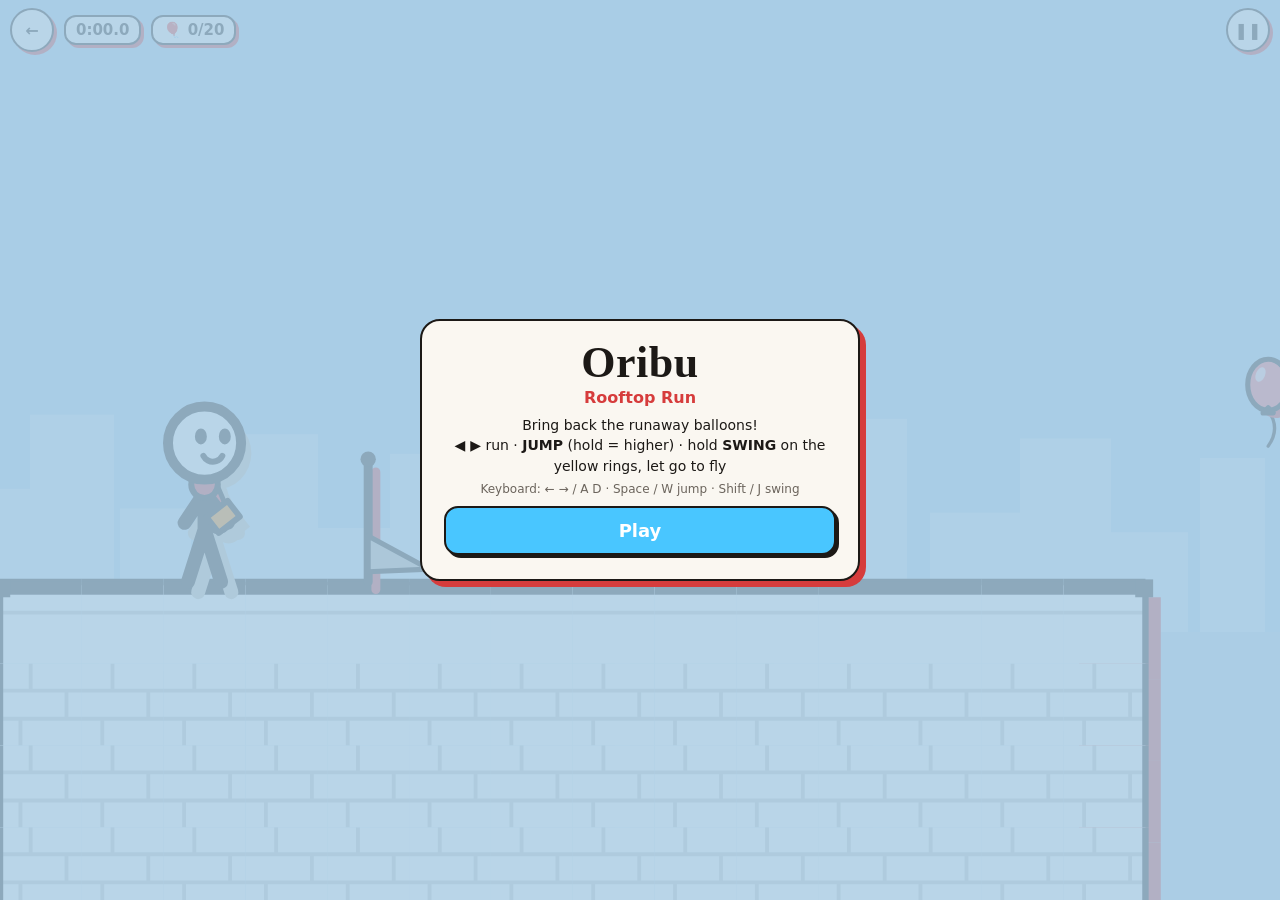
==== commit fe7e75fa: "v4: swing assist targets only the next roof, switches off over it, capped so landing never passes it" ====
--- a/index.html
+++ b/index.html
@@ -74,7 +74,7 @@
   releaseBoost: 1.3,
   assistTime: 0.3,      // s after a swing release: horizontal steer toward the landing roof (gravity stays normal)
   assistMinRun: 10,
-  assistLift: 12,        // tiles/s: a release always leaves with at least this much upward speed      // tiles/s forward speed floor during the assist
+  assistLift: 10,        // tiles/s: a release always leaves with at least this much upward speed      // tiles/s forward speed floor during the assist
   swingMaxSpeed: 12,    // tiles/s
   swingPump: 10,        // tiles/s² sideways push from ◀ ▶ while swinging
   regrabDelay: 0.15,    // s after a release before the rope can grab again
@@ -265,8 +265,9 @@
 
   // --- swing ---
   if (p.rope && !inp.swing) { // release: launch on the arc with a boost
-    p.vx *= t.releaseBoost; p.vy *= t.releaseBoost; p.vy = Math.min(p.vy, -D.assistLift); clampSpeed(p, D.swingMax);
-    p.last = p.rope.a; p.rope = null; p.regrab = t.regrabDelay; p.assist = t.assistTime; p.jumping = false; s.events.push("launch");
+    p.vx *= t.releaseBoost; p.vy *= t.releaseBoost; clampSpeed(p, D.swingMax);
+    if (p.vy > -D.assistLift) { p.vy = -D.assistLift; const vmax = Math.sqrt(Math.max(0, D.swingMax ** 2 - p.vy ** 2)); if (Math.abs(p.vx) > vmax) p.vx = Math.sign(p.vx) * vmax; } // lift wins over sideways speed
+    p.last = p.rope.a; p.rope = null; p.regrab = t.regrabDelay; p.assist = t.assistTime; p.roof = nextRoof(s); if (!p.roof) p.assist = 0; p.jumping = false; s.events.push("launch");
   }
   if (!p.rope && inp.swing && !p.ground && p.regrab <= 0) {
     const a = findAnchor(s, p.last);
@@ -296,9 +297,17 @@
       p.vy = -D.wallUp; p.vx = -p.wall * D.wallOut; p.lock = t.wallLock; p.lockDir = p.wall; p.face = -p.wall;
       p.jumping = false; p.buffer = 0; s.events.push("walljump");
     }
-    if (p.assist > 0 && dir !== -p.face) { // steer horizontally toward the landing roof; gravity untouched
-      const need = landingSpeed(s); const want = Math.max(D.assistMin, need ?? 0);
-      if (p.face * p.vx < want) p.vx = p.face * Math.min(want, D.swingMax);
+    if (p.assist > 0 && p.roof) { // steer sideways toward the NEXT roof only; gravity untouched
+      const r = p.roof, cx = p.x + t.w / 2;
+      if (cx >= r.x0 && cx <= r.x1) p.assist = 0; // over that roof: assist off
+      else if (dir !== -p.face) {
+        const time = fallTime(s, r.top);
+        if (time != null) {
+          const f = p.face, near = (f > 0 ? r.x0 + 14 : r.x1 - 14) - cx, far = (f > 0 ? r.x1 - 14 : r.x0 + 14) - cx;
+          const lo = Math.max(D.assistMin, near * f / time), hi = Math.min(Math.sqrt(Math.max(0, D.swingMax ** 2 - p.vy ** 2)), far * f / time);
+          const v = Math.min(Math.max(p.vx * f, lo), hi); if (hi > 0) p.vx = f * v; // never predicted past the far edge
+        }
+      }
     }
     // --- gravity ---
     let g = D.g;
@@ -345,21 +354,25 @@
   if (p.y > m.H * TILE - t.h / 2) die(s); // die while still at the screen's bottom edge so the spin is visible
   return s;
 }
-// Horizontal speed needed to land just past the near edge of the next roof ahead (normal gravity), or null.
-function landingSpeed(s) {
-  const p = s.p, t = s.t, D = s.D, f = p.face, feet = p.y + t.h, front = f > 0 ? p.x + t.w : p.x;
-  const apex = p.vy < 0 ? feet - p.vy * p.vy / (2 * D.g) : feet;
-  for (let k = 1; k <= 10; k++) {
-    const tx = Math.floor(front / TILE) + f * k; let ty = -1;
-    for (let y = 0; y < s.m.H; y++) if (solidAt(s.m, tx, y)) { ty = y; break; }
-    if (ty < 0) continue; const top = ty * TILE;
-    if (top < apex) return null; // a wall higher than we can reach: don't steer
-    // time to come down to the roof top: rise then fall (fall gravity)
-    const up = p.vy < 0 ? -p.vy / D.g : 0, drop = top - apex, fall = Math.sqrt(2 * Math.max(drop, 0) / D.fallG);
-    const edge = f > 0 ? tx * TILE + 12 : (tx + 1) * TILE - 12;
-    return Math.max(0, (edge - front) * f) / Math.max(up + fall, 0.05);
+// The next roof ahead of the hero (first column with ground whose top is below the hero's apex), as a span of same-height tops.
+function nextRoof(s) {
+  const p = s.p, t = s.t, f = p.face || 1, front = f > 0 ? p.x + t.w : p.x, feet = p.y + t.h;
+  const apex = p.vy < 0 ? feet - p.vy * p.vy / (2 * s.D.g) : feet;
+  const topOf = tx => { for (let y = 0; y < s.m.H; y++) if (solidAt(s.m, tx, y)) return y; return -1; };
+  for (let k = 1; k <= 16; k++) {
+    const tx = Math.floor(front / TILE) + f * k, ty = topOf(tx);
+    if (ty < 0) continue; if (ty * TILE < apex) return null;
+    let e = tx; while (topOf(e + f) === ty) e += f;
+    const x0 = Math.min(tx, e) * TILE, x1 = (Math.max(tx, e) + 1) * TILE;
+    return { x0, x1, top: ty * TILE };
   }
   return null;
+}
+// Seconds until the feet come down to height `top` (rise under normal gravity, fall under fall gravity), or null.
+function fallTime(s, top) {
+  const p = s.p, D = s.D, feet = p.y + s.t.h, up = p.vy < 0 ? -p.vy / D.g : 0, apex = p.vy < 0 ? feet - p.vy * p.vy / (2 * D.g) : feet;
+  if (top < apex) return null; const v0 = p.vy > 0 ? p.vy : 0, d = top - apex;
+  return up + (-v0 + Math.sqrt(v0 * v0 + 2 * D.fallG * d)) / D.fallG;
 }
 const approach = (v, to, d) => v < to ? Math.min(v + d, to) : Math.max(v - d, to);
 function clampSpeed(p, max) { const sp = Math.hypot(p.vx, p.vy); if (sp > max) { p.vx *= max / sp; p.vy *= max / sp; } }
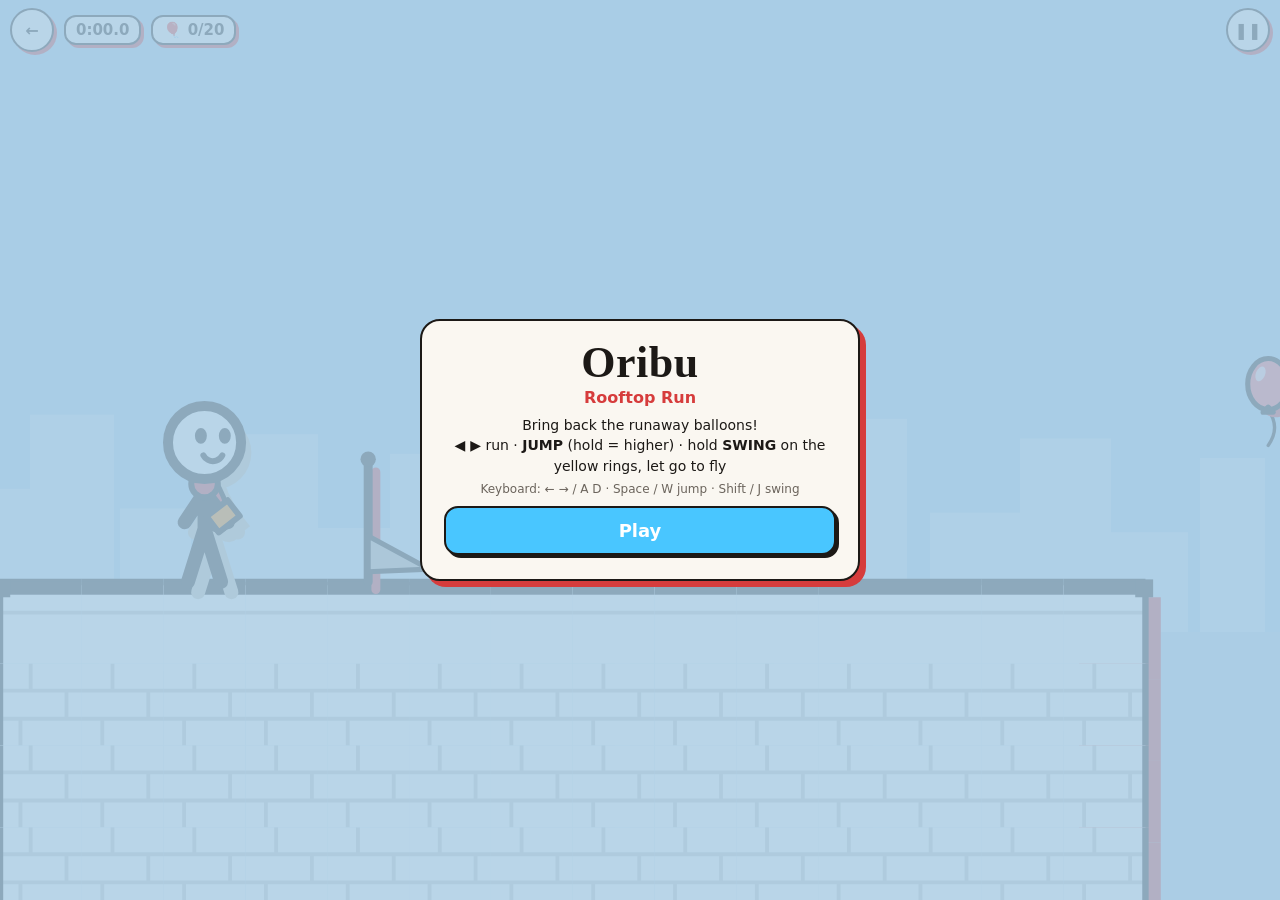
==== commit fe30d584: "v5: release assist targets next ring when no roof under it, auto-catch within 1.5 tiles, proximity r" ====
--- a/index.html
+++ b/index.html
@@ -74,9 +74,10 @@
   releaseBoost: 1.3,
   assistTime: 0.3,      // s after a swing release: horizontal steer toward the landing roof (gravity stays normal)
   assistMinRun: 10,
-  assistLift: 10,        // tiles/s: a release always leaves with at least this much upward speed      // tiles/s forward speed floor during the assist
+  assistLift: 11,        // tiles/s: a release always leaves with at least this much upward speed      // tiles/s forward speed floor during the assist
   swingMaxSpeed: 12,    // tiles/s
   swingPump: 10,        // tiles/s² sideways push from ◀ ▶ while swinging
+  catchRange: 1.5,      // tiles: holding swing auto-catches any ring you pass this close to
   regrabDelay: 0.15,    // s after a release before the rope can grab again
   // wall
   wallSlideMax: 2,      // tiles/s
@@ -267,10 +268,10 @@
   if (p.rope && !inp.swing) { // release: launch on the arc with a boost
     p.vx *= t.releaseBoost; p.vy *= t.releaseBoost; clampSpeed(p, D.swingMax);
     if (p.vy > -D.assistLift) { p.vy = -D.assistLift; const vmax = Math.sqrt(Math.max(0, D.swingMax ** 2 - p.vy ** 2)); if (Math.abs(p.vx) > vmax) p.vx = Math.sign(p.vx) * vmax; } // lift wins over sideways speed
-    p.last = p.rope.a; p.rope = null; p.regrab = t.regrabDelay; p.assist = t.assistTime; p.roof = nextRoof(s); if (!p.roof) p.assist = 0; p.jumping = false; s.events.push("launch");
+    p.last = p.rope.a; p.rope = null; p.regrab = t.regrabDelay; p.assist = t.assistTime; p.roof = nextRoof(s); p.ring = nextRing(s, p.roof); if (p.ring) p.roof = null; if (!p.roof && !p.ring) p.assist = 0; p.jumping = false; s.events.push("launch");
   }
   if (!p.rope && inp.swing && !p.ground && p.regrab <= 0) {
-    const a = findAnchor(s, p.last);
+    const a = findAnchor(s, p.last) || catchAnchor(s);
     if (a) { const c = center(s); p.rope = { a, len: Math.min(Math.hypot(a.x - c.x, a.y - c.y), D.ropeMax) }; s.events.push("grab"); }
   }
   if (p.rope) {
@@ -297,6 +298,12 @@
       p.vy = -D.wallUp; p.vx = -p.wall * D.wallOut; p.lock = t.wallLock; p.lockDir = p.wall; p.face = -p.wall;
       p.jumping = false; p.buffer = 0; s.events.push("walljump");
     }
+    if (p.assist > 0 && p.ring) { // no roof under the next ring: steer toward that ring, never past it
+      const a = p.ring, cx = p.x + t.w / 2, f = p.face, gap = (a.x - cx) * f;
+      if (gap <= TILE / 2 || p.rope) p.assist = 0;
+      else if (dir !== -p.face) { const hi = Math.min(gap / Math.max(p.assist, DT), Math.sqrt(Math.max(0, D.swingMax ** 2 - p.vy ** 2)));
+        const v = Math.min(Math.max(p.vx * f, D.assistMin), hi); p.vx = f * v; }
+    }
     if (p.assist > 0 && p.roof) { // steer sideways toward the NEXT roof only; gravity untouched
       const r = p.roof, cx = p.x + t.w / 2;
       if (cx >= r.x0 && cx <= r.x1) p.assist = 0; // over that roof: assist off
@@ -353,6 +360,24 @@
   if (m.finish && Math.abs(m.finish.x - c.x) < 24 && Math.abs(m.finish.y - (p.y + t.h)) < 48) { s.done = true; s.events.push("finish"); }
   if (p.y > m.H * TILE - t.h / 2) die(s); // die while still at the screen's bottom edge so the spin is visible
   return s;
+}
+// Next ring ahead (past the one just released) that comes BEFORE the next roof, or null.
+function nextRing(s, roof) {
+  const p = s.p, f = p.face || 1, cx = p.x + s.t.w / 2; let best = null;
+  for (const a of s.m.anchors) { if (a === p.last || (a.x - cx) * f <= 0) continue;
+    if (roof && (f > 0 ? a.x > roof.x0 : a.x < roof.x1)) continue;
+    if (!best || (a.x - cx) * f < (best.x - cx) * f) best = a; }
+  return best;
+}
+// Auto-catch: holding swing and passing within catchRange of any ring (even just behind) grabs it.
+function catchAnchor(s) {
+  const c = center(s); let best = null, bd = s.t.catchRange * TILE;
+  for (const a of s.m.anchors) { if (a === s.p.last) continue; const d = Math.hypot(a.x - c.x, a.y - c.y); if (d <= bd) { bd = d; best = a; } }
+  return best;
+}
+function ringGlow(s, a) { // 0..1 proximity glow while swing is held or the ring is in range
+  const c = center(s), d = Math.hypot(a.x - c.x, a.y - c.y), r = s.D.range;
+  return (s.p.prev.swing || d <= r) && !s.dead ? Math.max(0, 1 - d / (r * 1.5)) : 0;
 }
 // The next roof ahead of the hero (first column with ground whose top is below the hero's apex), as a span of same-height tops.
 function nextRoof(s) {
@@ -1124,7 +1149,9 @@
     if (m.finish) Art.drawFlag(ctx, m.finish.x, m.finish.y, 1, 1, true);
     // anchors
     const target = s.p.rope ? s.p.rope.a : (s.dead ? null : findAnchor(s, s.p.last));
-    for (const a of m.anchors) Art.drawAnchor(ctx, a.x, a.y, a === target, time);
+    for (const a of m.anchors) { const gl = ringGlow(s, a);
+      if (gl > 0.05) { ctx.fillStyle = `rgba(255,183,3,${(0.15 + 0.45 * gl).toFixed(3)})`; ctx.beginPath(); ctx.arc(a.x, a.y, 14 + 14 * gl, 0, 7); ctx.fill(); }
+      Art.drawAnchor(ctx, a.x, a.y, a === target, time); }
     // balloons
     for (const b of m.balloons) if (!b.got) Art.drawBalloon(ctx, b.x, b.y, (b.x / TILE | 0), time);
     // pigeons
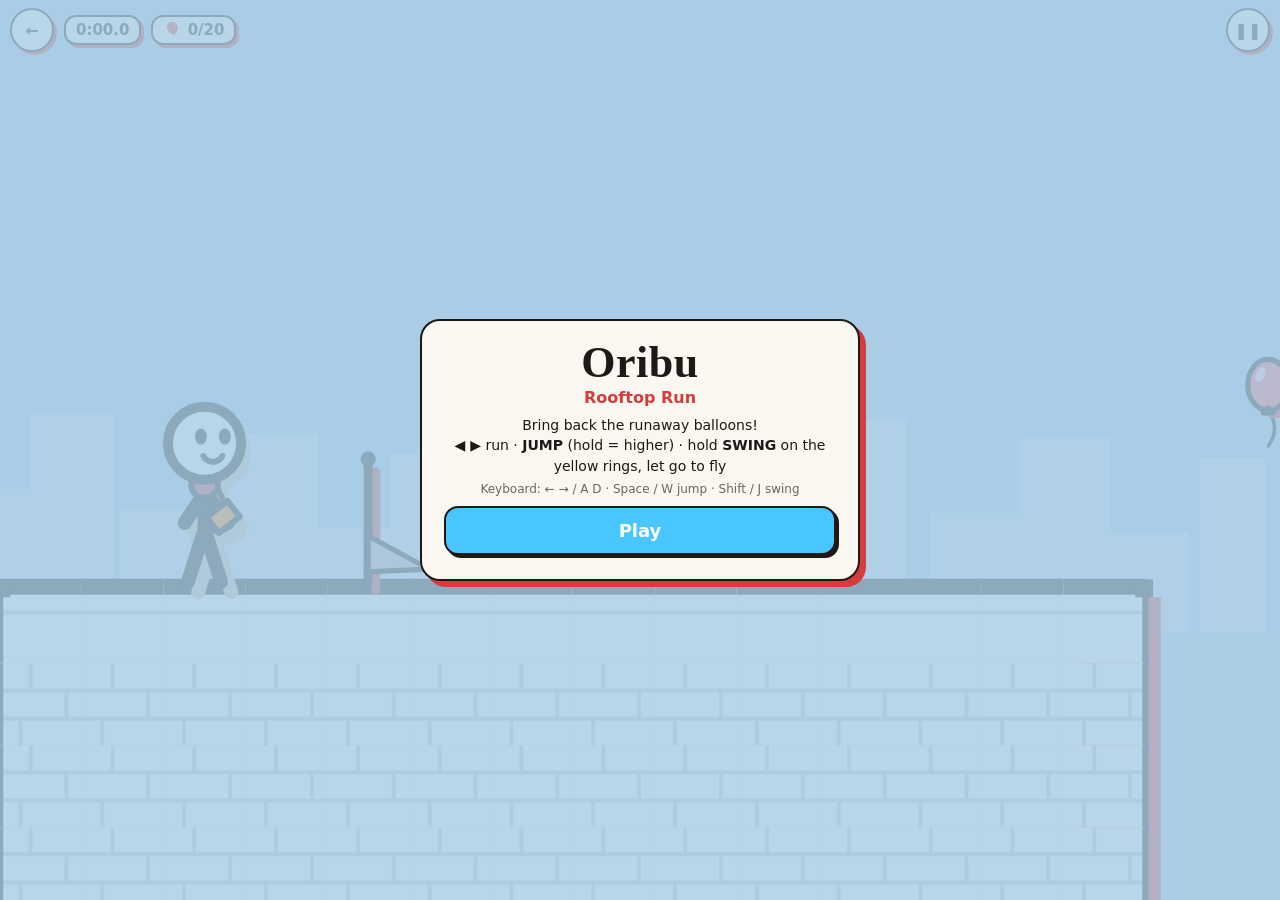
==== commit 1e57e731: "v6: checkpoint flag at the start of the alley (roof G)" ====
--- a/index.html
+++ b/index.html
@@ -131,7 +131,7 @@
   "                                                     W                                                                 W   W#######                              #######",
   "                                                     W                        b                                        W   W#######                       b F    #######",
   "                                                     W b      C   b                         b    b    b                W   W#######                    #################",
-  "                                                     W   W##################                                               W#######                    #################",
+  "                                                     W   W##################        C                                      W#######                    #################",
   "                                                     W   W##################      #######                                  W#######                    #################",
   "                                                     W b W##################      #######                     C    b       W#######           b        #################",
   "                                                     W   W##################      #######                 #################W#######               p    #################",
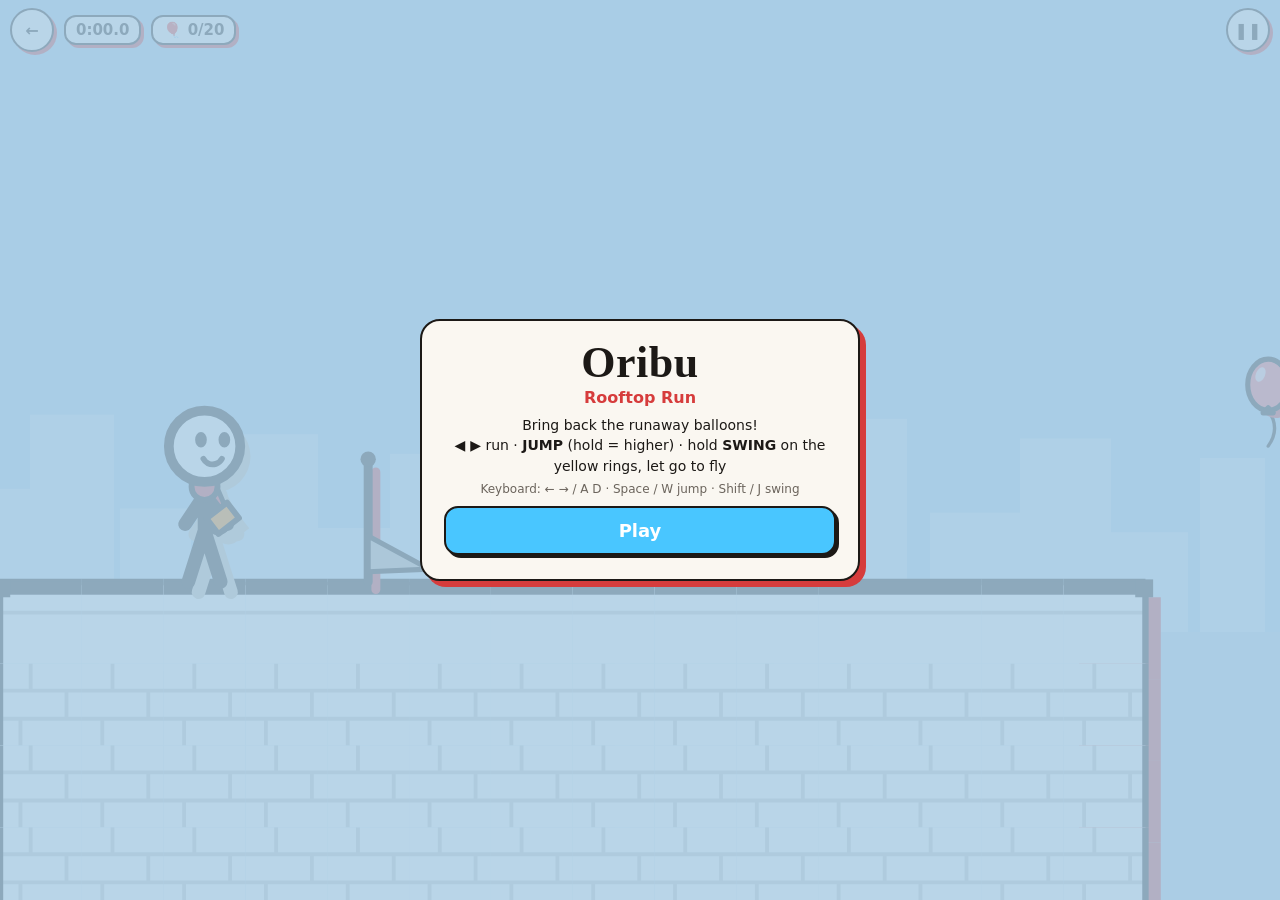
==== commit d7598049: "v6: alley flag on roof G, ring 97->96, roof H from col 105, catchRange 2.5, arc-top releases head fo" ====
--- a/index.html
+++ b/index.html
@@ -77,7 +77,7 @@
   assistLift: 11,        // tiles/s: a release always leaves with at least this much upward speed      // tiles/s forward speed floor during the assist
   swingMaxSpeed: 12,    // tiles/s
   swingPump: 10,        // tiles/s² sideways push from ◀ ▶ while swinging
-  catchRange: 1.5,      // tiles: holding swing auto-catches any ring you pass this close to
+  catchRange: 2.5,      // tiles: holding swing auto-catches any ring you pass this close to
   regrabDelay: 0.15,    // s after a release before the rope can grab again
   // wall
   wallSlideMax: 2,      // tiles/s
@@ -127,27 +127,27 @@
   "                                                                                                                       W              o                          #######",
   "                                                                                                                       W                                         #######",
   "                                                                               o                                       W            b                            #######",
-  "                                                                                            o    o    o                W b W#######                              #######",
+  "                                                                                            o   o     o                W b W#######                              #######",
   "                                                     W                                                                 W   W#######                              #######",
   "                                                     W                        b                                        W   W#######                       b F    #######",
-  "                                                     W b      C   b                         b    b    b                W   W#######                    #################",
+  "                                                     W b      C   b                         b   b     b                W   W#######                    #################",
   "                                                     W   W##################        C                                      W#######                    #################",
   "                                                     W   W##################      #######                                  W#######                    #################",
   "                                                     W b W##################      #######                     C    b       W#######           b        #################",
-  "                                                     W   W##################      #######                 #################W#######               p    #################",
-  "                                                     W   W##################      #######                 #################W#######      ###############################",
-  "                                                     W   W##################      #######                 #################W#######      ###############################",
-  "                                                       b W##################      #######                 #################W#######      ###############################",
-  "               b       b                                 W##################      #######                 #################W#######      ###############################",
-  "         b                                  b            W##################   b  #######                 #################W#######      ###############################",
-  "  S C                            b              C b      W##################      #######                 #################W#######      ###############################",
-  "##############  ######   ######          ################W##################^^^^^^#######                 #################W#######      ###############################",
-  "##############  ######   ######          ################W###############################                 #################W#######      ###############################",
-  "##############  ######   ######          ################W###############################                 #################W#######      ###############################",
-  "##############  ######   ######    ######################W###############################                 #################W#######      ###############################",
-  "##############  ######   ######    ######################W###############################                 #################W#######      ###############################",
-  "##############  ######   ######    ######################W###############################                 #################W#######      ###############################",
-  "##############  ######   ######    ######################W###############################                 #################W#######      ###############################"
+  "                                                     W   W##################      #######                ##################W#######               p    #################",
+  "                                                     W   W##################      #######                ##################W#######      ###############################",
+  "                                                     W   W##################      #######                ##################W#######      ###############################",
+  "                                                       b W##################      #######                ##################W#######      ###############################",
+  "               b       b                                 W##################      #######                ##################W#######      ###############################",
+  "         b                                  b            W##################   b  #######                ##################W#######      ###############################",
+  "  S C                            b              C b      W##################      #######                ##################W#######      ###############################",
+  "##############  ######   ######          ################W##################^^^^^^#######                ##################W#######      ###############################",
+  "##############  ######   ######          ################W###############################                ##################W#######      ###############################",
+  "##############  ######   ######          ################W###############################                ##################W#######      ###############################",
+  "##############  ######   ######    ######################W###############################                ##################W#######      ###############################",
+  "##############  ######   ######    ######################W###############################                ##################W#######      ###############################",
+  "##############  ######   ######    ######################W###############################                ##################W#######      ###############################",
+  "##############  ######   ######    ######################W###############################                ##################W#######      ###############################"
 ] };
 
 // ---- physics.js
@@ -254,7 +254,7 @@
   s.tick++;
   if (s.dead > 0) { s.dead -= DT; if (!s.poofed && s.dead <= s.t.poofAt) { s.poofed = true; s.events.push("poof"); /* the art layer draws the single spin + poof */ } if (s.dead <= 0) { s.dead = 0; spawn(s); } return s; }
   const jumpPress = inp.jump && !p.prev.jump, swingPress = inp.swing && !p.prev.swing;
-  if (swingPress || p.ground) p.last = null; // the anchor you just let go of needs a fresh press
+  if (p.ground) p.last = null; // the ring you just let go of can only be re-grabbed after landing (auto-catch never pulls you back)
   p.prev = { jump: !!inp.jump, swing: !!inp.swing };
   let dir = (inp.r ? 1 : 0) - (inp.l ? 1 : 0);
   if (p.lock > 0) { p.lock -= DT; if (dir === p.lockDir) dir = 0; }
@@ -266,13 +266,15 @@
 
   // --- swing ---
   if (p.rope && !inp.swing) { // release: launch on the arc with a boost
+    const fwd = p.rope.dir || 1; /* level runs left to right */ // late (arc-top) releases still head forward, toward the next ring
+    if (p.vx * fwd < 0) p.vx = 0; p.face = fwd;
     p.vx *= t.releaseBoost; p.vy *= t.releaseBoost; clampSpeed(p, D.swingMax);
     if (p.vy > -D.assistLift) { p.vy = -D.assistLift; const vmax = Math.sqrt(Math.max(0, D.swingMax ** 2 - p.vy ** 2)); if (Math.abs(p.vx) > vmax) p.vx = Math.sign(p.vx) * vmax; } // lift wins over sideways speed
     p.last = p.rope.a; p.rope = null; p.regrab = t.regrabDelay; p.assist = t.assistTime; p.roof = nextRoof(s); p.ring = nextRing(s, p.roof); if (p.ring) p.roof = null; if (!p.roof && !p.ring) p.assist = 0; p.jumping = false; s.events.push("launch");
   }
   if (!p.rope && inp.swing && !p.ground && p.regrab <= 0) {
     const a = findAnchor(s, p.last) || catchAnchor(s);
-    if (a) { const c = center(s); p.rope = { a, len: Math.min(Math.hypot(a.x - c.x, a.y - c.y), D.ropeMax) }; s.events.push("grab"); }
+    if (a) { const c = center(s); p.rope = { a, dir: a.x >= c.x ? 1 : (p.face || 1), len: Math.min(Math.hypot(a.x - c.x, a.y - c.y), D.ropeMax) }; s.events.push("grab"); }
   }
   if (p.rope) {
     p.vy += D.g * DT; p.vx += dir * D.pump * DT;
@@ -291,11 +293,11 @@
     const target = dir * D.top;
     if (dir && Math.abs(p.vx) > D.top && Math.sign(p.vx) === dir) p.vx = Math.sign(p.vx) * Math.max(D.top, Math.abs(p.vx) - D.overDrag * DT);
     else if (dir) p.vx = approach(p.vx, target, (Math.sign(p.vx) === dir || !p.vx ? D.accel : D.decel) * DT);
-    else p.vx = approach(p.vx, 0, (p.ground ? D.decel : D.airDecel) * DT);
+    else if (!((p.lock > 0 || p.kick) && !p.ground)) p.vx = approach(p.vx, 0, (p.ground ? D.decel : D.airDecel) * DT); // no air drag during the wall-kick lock
     // --- jumps ---
     if (p.buffer > 0 && p.coyote > 0) { p.vy = -D.jumpV; p.jumping = true; p.buffer = 0; p.coyote = 0; p.ground = false; s.events.push("jump"); }
     else if (p.buffer > 0 && p.wall && !p.ground) {
-      p.vy = -D.wallUp; p.vx = -p.wall * D.wallOut; p.lock = t.wallLock; p.lockDir = p.wall; p.face = -p.wall;
+      p.vy = -D.wallUp; p.vx = -p.wall * D.wallOut; p.lock = t.wallLock; p.lockDir = p.wall; p.face = -p.wall; p.kick = true;
       p.jumping = false; p.buffer = 0; s.events.push("walljump");
     }
     if (p.assist > 0 && p.ring) { // no roof under the next ring: steer toward that ring, never past it
@@ -334,6 +336,7 @@
       if (p.vy >= 0 && Math.abs(ty * TILE - (p.y + t.h)) < 0.6) for (let x = x0; x <= x1; x++) if (solidAt(m, x, ty)) p.ground = true;
     }
   }
+  if (p.ground || p.rope || p.vy >= 0) p.kick = false; // a wall-kick keeps its sideways speed up to the apex
   p.wall = p.ground || p.rope ? 0 : wallSide(s, p);
 
   // --- pigeons ---
@@ -424,7 +427,7 @@
   tile: 32,
   heroShadow: "#c9bfae",
   heroShadowOff: 4,
-  heroScale: 1.3
+  heroScale: 1.27
   // hero only: no red on Oribu except the scarf
 };
 const TAU = Math.PI * 2;
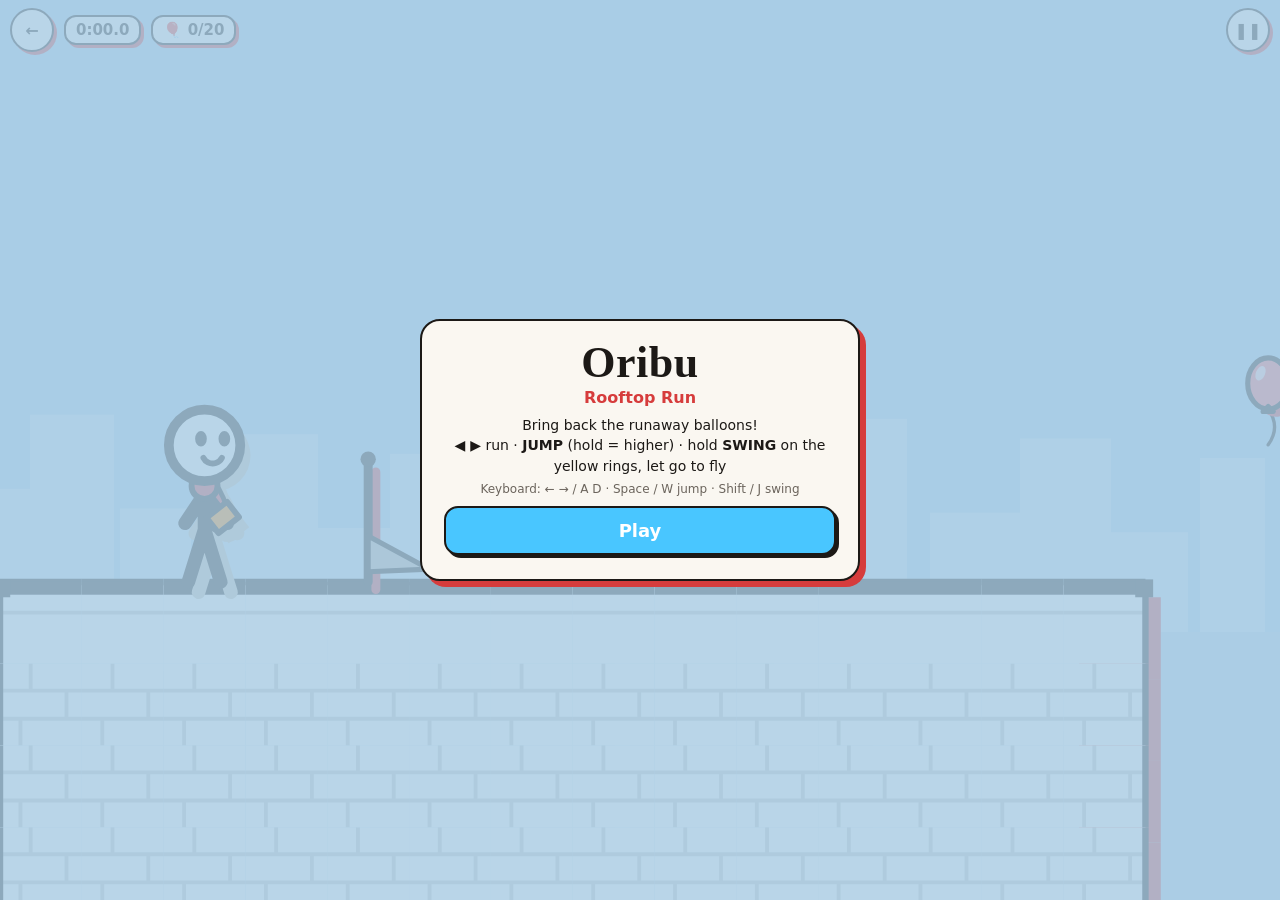
==== commit 1ebf4ded: "Stop tap/pinch zoom on phones: viewport lock, touch-action, gesture + double-tap guards" ====
--- a/index.html
+++ b/index.html
@@ -1,9 +1,10 @@
 <!doctype html><html lang="en"><head><meta charset="utf-8">
-<meta name="viewport" content="width=device-width, initial-scale=1, viewport-fit=cover, user-scalable=no">
+<meta name="viewport" content="width=device-width, initial-scale=1, maximum-scale=1, user-scalable=no, viewport-fit=cover">
 <title>Oribu — Tablero</title><meta name="theme-color" content="#a9cde6">
 <meta name="apple-mobile-web-app-capable" content="yes">
 <link rel="icon" href="data:,">
-<style>:root{--ink:#1c1916;--paper:#faf7f1;--red:#d63c3c;--pow:#ffb703;--blue:#49c6ff;--sans:-apple-system,BlinkMacSystemFont,"SF Pro Text","Segoe UI",system-ui,sans-serif;--display:"Iowan Old Style","Palatino Linotype",Palatino,Georgia,serif}
+<style>html,body{touch-action:manipulation;-webkit-tap-highlight-color:transparent}button,canvas,svg,[role=button]{touch-action:manipulation;-webkit-user-select:none;user-select:none;-webkit-touch-callout:none}input,select,textarea{font-size:max(16px,1em)}
+:root{--ink:#1c1916;--paper:#faf7f1;--red:#d63c3c;--pow:#ffb703;--blue:#49c6ff;--sans:-apple-system,BlinkMacSystemFont,"SF Pro Text","Segoe UI",system-ui,sans-serif;--display:"Iowan Old Style","Palatino Linotype",Palatino,Georgia,serif}
 *{box-sizing:border-box;-webkit-tap-highlight-color:transparent}
 html,body{margin:0;height:100%;overflow:hidden;background:#a9cde6;font-family:var(--sans);color:var(--ink);overscroll-behavior:none}
 [hidden]{display:none!important}
@@ -1251,4 +1252,4 @@
 }
 showTitle(); requestAnimationFrame(frame);
 
-</script></body></html>
+</script><script>(function(){var p=function(e){e.preventDefault()};["gesturestart","gesturechange","gestureend"].forEach(function(t){document.addEventListener(t,p,{passive:false})});document.addEventListener("dblclick",p,{passive:false});var l=0;document.addEventListener("touchend",function(e){var n=Date.now(),t=e.target;if(n-l<300&&t&&t.closest&&t.closest("button,canvas,svg,[role=button]")&&!t.closest("input,textarea,select,[contenteditable]")){e.preventDefault();if(t.closest("button"))t.closest("button").click()}l=n},{passive:false})})();</script></body></html>
